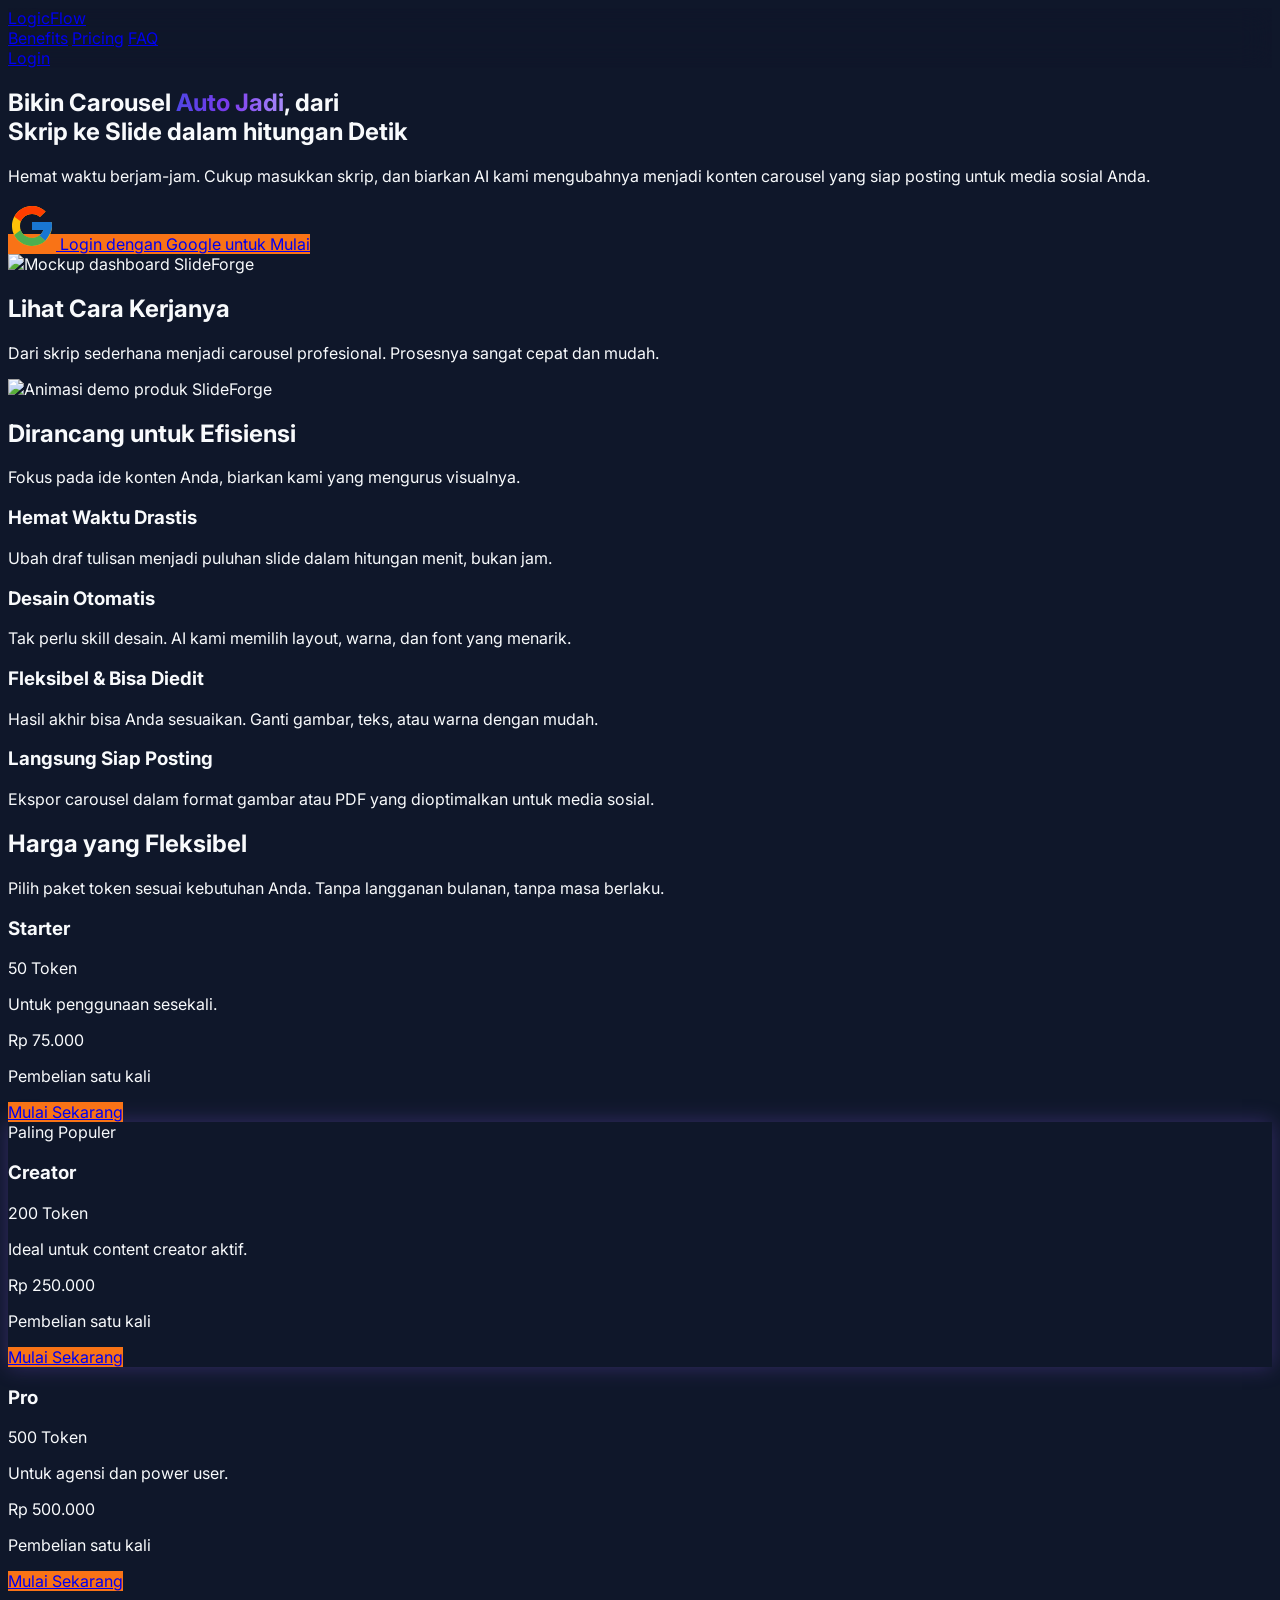
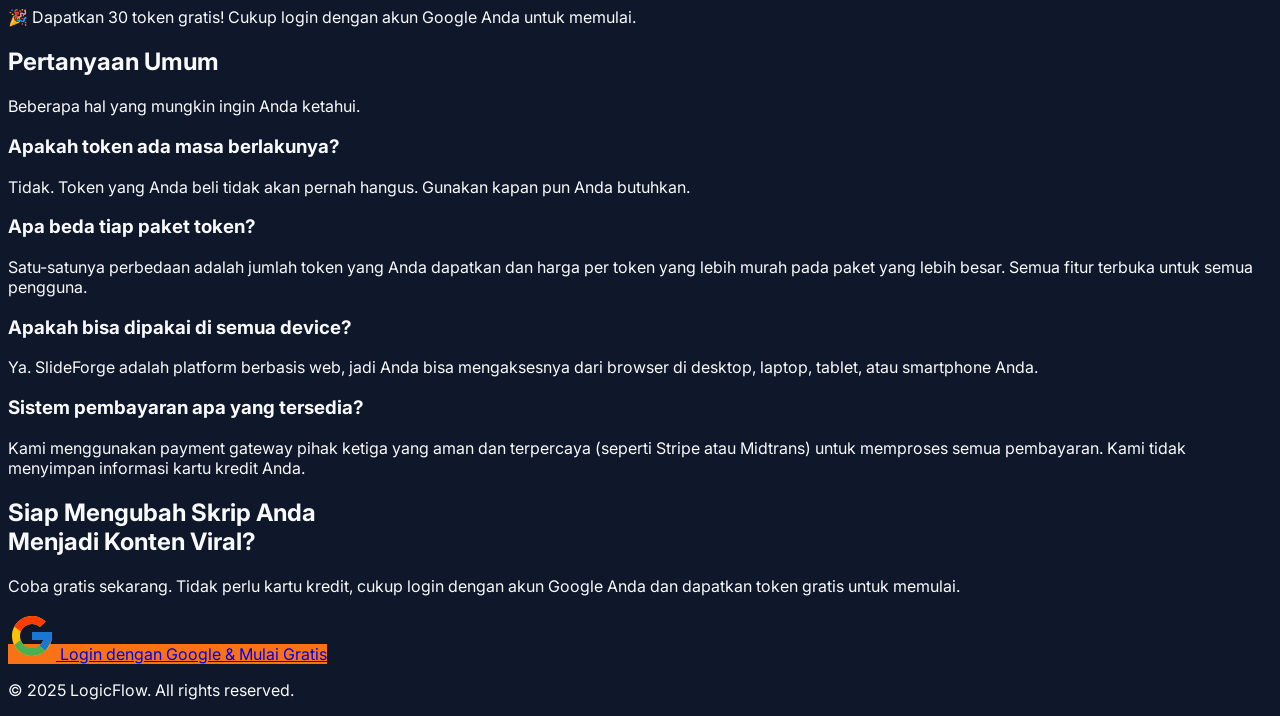
==== index.html @ a4185cd7 "Add initial HTML structure for LogicFlow website" ====
<!DOCTYPE html>
<html lang="id">
<head>
    <meta charset="UTF-8">
    <meta name="viewport" content="width=device-width, initial-scale=1.0">
    <title>LogicFlow - Ubah Skrip Jadi Carousel Instan</title>
    
    <!-- Tailwind CSS -->
    <!-- <script src="https://cdn.tailwindcss.com"></script> -->
    <link href="https://cdn.jsdelivr.net/npm/tailwindcss@latest/dist/tailwind.min.css" rel="stylesheet">
    <!-- Google Fonts: Inter -->
    <link rel="preconnect" href="https://fonts.googleapis.com">
    <link rel="preconnect" href="https://fonts.gstatic.com" crossorigin>
    <link href="https://fonts.googleapis.com/css2?family=Inter:wght@400;500;600;700;800&display=swap" rel="stylesheet">
    
    <!-- Lucide Icons -->
    <script src="https://unpkg.com/lucide@latest"></script>

    <style>
        body {
            font-family: 'Inter', sans-serif;
            background-color: #0F172A; /* slate-900 */
            color: #F8FAFC; /* slate-50 */
        }
        .header {
          background: rgba(15, 23, 42, 0.6);
          backdrop-filter: blur(16px);
        }
        .gradient-text {
            background-image: linear-gradient(to right, #4F46E5, #7C3AED, #A78BFA); /* Indigo-500, Purple-600, Violet-400 */
            -webkit-background-clip: text;
            background-clip: text;
            color: transparent;
        }
        .cta-button {
            background-color: #F97316; /* orange-500 */
            transition: background-color 0.3s ease;
        }
        .cta-button:hover {
            background-color: #EA580C; /* orange-600 */
        }
        .pricing-card-highlight {
            border-color: #8B5CF6; /* violet-500 */
            box-shadow: 0 0 20px rgba(139, 92, 246, 0.3);
        }
    </style>
</head>
<body class="antialiased">

    <!-- Header -->
    <header class="header fixed top-0 left-0 right-0 z-50">
        <nav class="container mx-auto px-6 py-4 flex justify-between items-center">
            <div class="text-2xl font-bold">
                <a href="#">LogicFlow</a>
            </div>
            <div class="hidden md:flex items-center space-x-8">
                <a href="#benefits" class="text-slate-300 hover:text-white transition">Benefits</a>
                <a href="#pricing" class="text-slate-300 hover:text-white transition">Pricing</a>
                <a href="#faq" class="text-slate-300 hover:text-white transition">FAQ</a>
            </div>
            <a href="login.html" class="px-5 py-2 text-white bg-slate-800 rounded-lg hover:bg-slate-700 transition">Login</a>
        </nav>
    </header>

    <main class="pt-20">
        <!-- 1. Hero Section -->
        <section id="home" class="relative pt-32 pb-20 md:pt-40 md:pb-24 overflow-hidden">
            <div class="absolute inset-0 -z-10 bg-grid-slate-700/[0.05]"></div>
             <div class="absolute top-0 left-1/2 -translate-x-1/2 -z-10">
                <div class="w-[60rem] h-40 bg-purple-500/20 blur-[120px]"></div>
            </div>
            <div class="container mx-auto px-6 text-center">
                <h1 class="text-4xl md:text-5xl lg:text-6xl font-extrabold tracking-tight">
                    Bikin Carousel <span class="gradient-text">Auto Jadi</span>, dari<br> Skrip ke Slide dalam hitungan Detik
                </h1>
                <p class="mt-6 max-w-2xl mx-auto text-lg text-slate-300">
                    Hemat waktu berjam-jam. Cukup masukkan skrip, dan biarkan AI kami mengubahnya menjadi konten carousel yang siap posting untuk media sosial Anda.
                </p>
                <div class="mt-10">
                    <a href="#login" class="cta-button inline-flex items-center justify-center px-8 py-4 text-lg font-semibold text-white rounded-lg shadow-lg">
                        <svg class="w-6 h-6 mr-3" xmlns="http://www.w3.org/2000/svg" viewBox="0 0 48 48" width="48px" height="48px"><path fill="#FFC107" d="M43.611,20.083H42V20H24v8h11.303c-1.649,4.657-6.08,8-11.303,8c-6.627,0-12-5.373-12-12c0-6.627,5.373-12,12-12c3.059,0,5.842,1.154,7.961,3.039l5.657-5.657C34.046,6.053,29.268,4,24,4C12.955,4,4,12.955,4,24s8.955,20,20,20s20-8.955,20-20C44,22.659,43.862,21.35,43.611,20.083z"/><path fill="#FF3D00" d="M6.306,14.691l6.571,4.819C14.655,15.108,18.961,12,24,12c3.059,0,5.842,1.154,7.961,3.039l5.657-5.657C34.046,6.053,29.268,4,24,4C16.318,4,9.656,8.337,6.306,14.691z"/><path fill="#4CAF50" d="M24,44c5.166,0,9.86-1.977,13.409-5.192l-6.19-5.238C29.211,35.091,26.715,36,24,36c-5.223,0-9.657-3.357-11.297-7.909l-6.522,5.025C9.505,39.556,16.227,44,24,44z"/><path fill="#1976D2" d="M43.611,20.083H42V20H24v8h11.303c-0.792,2.237-2.231,4.166-4.087,5.574l6.19,5.238C39.986,34.81,44,29.833,44,24C44,22.659,43.862,21.35,43.611,20.083z"/></svg>
                        Login dengan Google untuk Mulai
                    </a>
                </div>
                
                <!-- Mockup Preview -->
                <div class="mt-16 max-w-4xl mx-auto">
                    <div class="bg-slate-800 rounded-t-xl p-4 border-b border-slate-700">
                        <div class="flex space-x-2">
                            <div class="w-3 h-3 rounded-full bg-red-500"></div>
                            <div class="w-3 h-3 rounded-full bg-yellow-500"></div>
                            <div class="w-3 h-3 rounded-full bg-green-500"></div>
                        </div>
                    </div>
                    <img src="Screenshot_2025-11-02-16-25-35-999_com.foxdebug.acode.png" alt="Mockup dashboard SlideForge" class="w-full rounded-b-xl shadow-2xl shadow-purple-500/20">
                </div>
            </div>
        </section>

        <!-- 2. Demo Produk -->
        <section id="demo" class="py-20 sm:py-24">
            <div class="container mx-auto px-6">
                <div class="text-center max-w-2xl mx-auto">
                    <h2 class="text-3xl font-bold tracking-tight sm:text-4xl">Lihat Cara Kerjanya</h2>
                    <p class="mt-4 text-lg text-slate-300">
                        Dari skrip sederhana menjadi carousel profesional. Prosesnya sangat cepat dan mudah.
                    </p>
                </div>
                <div class="mt-12 max-w-4xl mx-auto">
                     <img src="https://placehold.co/1200x675/1E293B/F97316?text=Animasi+GIF+Proses+Input-Output" alt="Animasi demo produk SlideForge" class="w-full rounded-xl shadow-lg border border-slate-700">
                </div>
            </div>
        </section>

        <!-- 3. Value Proposition / Benefit Section -->
        <section id="benefits" class="py-20 sm:py-24 bg-slate-900/50">
            <div class="container mx-auto px-6">
                <div class="text-center max-w-2xl mx-auto">
                    <h2 class="text-3xl font-bold tracking-tight sm:text-4xl">Dirancang untuk Efisiensi</h2>
                    <p class="mt-4 text-lg text-slate-300">
                        Fokus pada ide konten Anda, biarkan kami yang mengurus visualnya.
                    </p>
                </div>

                <div class="mt-16 grid grid-cols-1 md:grid-cols-2 lg:grid-cols-4 gap-8">
                    <!-- Benefit 1 -->
                    <div class="bg-slate-800 p-8 rounded-lg">
                        <div class="flex items-center justify-center h-12 w-12 rounded-md bg-indigo-500 text-white">
                            <i data-lucide="clock"></i>
                        </div>
                        <h3 class="mt-6 font-semibold text-xl">Hemat Waktu Drastis</h3>
                        <p class="mt-2 text-slate-400">Ubah draf tulisan menjadi puluhan slide dalam hitungan menit, bukan jam.</p>
                    </div>
                    <!-- Benefit 2 -->
                    <div class="bg-slate-800 p-8 rounded-lg">
                        <div class="flex items-center justify-center h-12 w-12 rounded-md bg-indigo-500 text-white">
                            <i data-lucide="paintbrush-2"></i>
                        </div>
                        <h3 class="mt-6 font-semibold text-xl">Desain Otomatis</h3>
                        <p class="mt-2 text-slate-400">Tak perlu skill desain. AI kami memilih layout, warna, dan font yang menarik.</p>
                    </div>
                    <!-- Benefit 3 -->
                    <div class="bg-slate-800 p-8 rounded-lg">
                        <div class="flex items-center justify-center h-12 w-12 rounded-md bg-indigo-500 text-white">
                            <i data-lucide="edit"></i>
                        </div>
                        <h3 class="mt-6 font-semibold text-xl">Fleksibel & Bisa Diedit</h3>
                        <p class="mt-2 text-slate-400">Hasil akhir bisa Anda sesuaikan. Ganti gambar, teks, atau warna dengan mudah.</p>
                    </div>
                    <!-- Benefit 4 -->
                    <div class="bg-slate-800 p-8 rounded-lg">
                        <div class="flex items-center justify-center h-12 w-12 rounded-md bg-indigo-500 text-white">
                            <i data-lucide="send"></i>
                        </div>
                        <h3 class="mt-6 font-semibold text-xl">Langsung Siap Posting</h3>
                        <p class="mt-2 text-slate-400">Ekspor carousel dalam format gambar atau PDF yang dioptimalkan untuk media sosial.</p>
                    </div>
                </div>
            </div>
        </section>

        <!-- 4. Pricing Section -->
        <section id="pricing" class="py-20 sm:py-24">
            <div class="container mx-auto px-6">
                <div class="text-center max-w-2xl mx-auto">
                    <h2 class="text-3xl font-bold tracking-tight sm:text-4xl">Harga yang Fleksibel</h2>
                    <p class="mt-4 text-lg text-slate-300">
                        Pilih paket token sesuai kebutuhan Anda. Tanpa langganan bulanan, tanpa masa berlaku.
                    </p>
                </div>

                <div class="mt-16 max-w-4xl mx-auto grid grid-cols-1 lg:grid-cols-3 gap-8">
                    <!-- Tier 1: Starter -->
                    <div class="bg-slate-800/50 border border-slate-700 rounded-lg p-8 flex flex-col">
                        <h3 class="text-lg font-semibold text-violet-400">Starter</h3>
                        <p class="mt-4 text-4xl font-bold">50 Token</p>
                        <p class="mt-2 text-slate-400">Untuk penggunaan sesekali.</p>
                        <p class="mt-6 text-2xl font-semibold">Rp 75.000</p>
                        <p class="text-sm text-slate-500">Pembelian satu kali</p>
                        <a href="#login" class="mt-8 w-full text-center cta-button text-white font-semibold py-3 rounded-lg">Mulai Sekarang</a>
                    </div>

                    <!-- Tier 2: Creator (Highlighted) -->
                    <div class="pricing-card-highlight bg-slate-800 border-2 rounded-lg p-8 flex flex-col relative">
                        <div class="absolute -top-3 left-1/2 -translate-x-1/2 px-4 py-1 bg-violet-500 text-white text-sm font-semibold rounded-full">Paling Populer</div>
                        <h3 class="text-lg font-semibold text-violet-400">Creator</h3>
                        <p class="mt-4 text-4xl font-bold">200 Token</p>
                        <p class="mt-2 text-slate-400">Ideal untuk content creator aktif.</p>
                        <p class="mt-6 text-2xl font-semibold">Rp 250.000</p>
                        <p class="text-sm text-slate-500">Pembelian satu kali</p>
                        <a href="#login" class="mt-8 w-full text-center cta-button text-white font-semibold py-3 rounded-lg">Mulai Sekarang</a>
                    </div>
                    
                    <!-- Tier 3: Pro -->
                    <div class="bg-slate-800/50 border border-slate-700 rounded-lg p-8 flex flex-col">
                        <h3 class="text-lg font-semibold text-violet-400">Pro</h3>
                        <p class="mt-4 text-4xl font-bold">500 Token</p>
                        <p class="mt-2 text-slate-400">Untuk agensi dan power user.</p>
                        <p class="mt-6 text-2xl font-semibold">Rp 500.000</p>
                        <p class="text-sm text-slate-500">Pembelian satu kali</p>
                        <a href="#login" class="mt-8 w-full text-center cta-button text-white font-semibold py-3 rounded-lg">Mulai Sekarang</a>
                    </div>
                </div>

                <div class="mt-12 text-center text-slate-400">
                    <p>🎉 <span class="font-semibold text-slate-200">Dapatkan 30 token gratis!</span> Cukup login dengan akun Google Anda untuk memulai.</p>
                </div>
            </div>
        </section>

        <!-- 5. FAQ Section -->
        <section id="faq" class="py-20 sm:py-24 bg-slate-900/50">
            <div class="container mx-auto px-6">
                <div class="text-center max-w-2xl mx-auto">
                    <h2 class="text-3xl font-bold tracking-tight sm:text-4xl">Pertanyaan Umum</h2>
                    <p class="mt-4 text-lg text-slate-300">
                        Beberapa hal yang mungkin ingin Anda ketahui.
                    </p>
                </div>

                <div class="mt-16 max-w-3xl mx-auto space-y-8">
                    <div class="border-b border-slate-700 pb-6">
                        <h3 class="text-lg font-semibold">Apakah token ada masa berlakunya?</h3>
                        <p class="mt-2 text-slate-400">Tidak. Token yang Anda beli tidak akan pernah hangus. Gunakan kapan pun Anda butuhkan.</p>
                    </div>
                    <div class="border-b border-slate-700 pb-6">
                        <h3 class="text-lg font-semibold">Apa beda tiap paket token?</h3>
                        <p class="mt-2 text-slate-400">Satu-satunya perbedaan adalah jumlah token yang Anda dapatkan dan harga per token yang lebih murah pada paket yang lebih besar. Semua fitur terbuka untuk semua pengguna.</p>
                    </div>
                    <div class="border-b border-slate-700 pb-6">
                        <h3 class="text-lg font-semibold">Apakah bisa dipakai di semua device?</h3>
                        <p class="mt-2 text-slate-400">Ya. SlideForge adalah platform berbasis web, jadi Anda bisa mengaksesnya dari browser di desktop, laptop, tablet, atau smartphone Anda.</p>
                    </div>
                    <div class="border-b border-slate-700 pb-6">
                        <h3 class="text-lg font-semibold">Sistem pembayaran apa yang tersedia?</h3>
                        <p class="mt-2 text-slate-400">Kami menggunakan payment gateway pihak ketiga yang aman dan terpercaya (seperti Stripe atau Midtrans) untuk memproses semua pembayaran. Kami tidak menyimpan informasi kartu kredit Anda.</p>
                    </div>
                </div>
            </div>
        </section>

        <!-- 6. CTA Ulang di Bawah -->
        <section id="login" class="py-20 sm:py-24">
            <div class="container mx-auto px-6 text-center">
                 <h2 class="text-3xl md:text-4xl font-extrabold tracking-tight">
                    Siap Mengubah Skrip Anda<br>Menjadi Konten Viral?
                </h2>
                <p class="mt-6 max-w-2xl mx-auto text-lg text-slate-300">
                    Coba gratis sekarang. Tidak perlu kartu kredit, cukup login dengan akun Google Anda dan dapatkan token gratis untuk memulai.
                </p>
                <div class="mt-10">
                    <a href="login.html" class="cta-button inline-flex items-center justify-center px-8 py-4 text-lg font-semibold text-white rounded-lg shadow-lg">
                        <svg class="w-6 h-6 mr-3" xmlns="http://www.w3.org/2000/svg" viewBox="0 0 48 48" width="48px" height="48px"><path fill="#FFC107" d="M43.611,20.083H42V20H24v8h11.303c-1.649,4.657-6.08,8-11.303,8c-6.627,0-12-5.373-12-12c0-6.627,5.373-12,12-12c3.059,0,5.842,1.154,7.961,3.039l5.657-5.657C34.046,6.053,29.268,4,24,4C12.955,4,4,12.955,4,24s8.955,20,20,20s20-8.955,20-20C44,22.659,43.862,21.35,43.611,20.083z"/><path fill="#FF3D00" d="M6.306,14.691l6.571,4.819C14.655,15.108,18.961,12,24,12c3.059,0,5.842,1.154,7.961,3.039l5.657-5.657C34.046,6.053,29.268,4,24,4C16.318,4,9.656,8.337,6.306,14.691z"/><path fill="#4CAF50" d="M24,44c5.166,0,9.86-1.977,13.409-5.192l-6.19-5.238C29.211,35.091,26.715,36,24,36c-5.223,0-9.657-3.357-11.297-7.909l-6.522,5.025C9.505,39.556,16.227,44,24,44z"/><path fill="#1976D2" d="M43.611,20.083H42V20H24v8h11.303c-0.792,2.237-2.231,4.166-4.087,5.574l6.19,5.238C39.986,34.81,44,29.833,44,24C44,22.659,43.862,21.35,43.611,20.083z"/></svg>
                        Login dengan Google & Mulai Gratis
                    </a>
                </div>
            </div>
        </section>
    </main>

    <!-- Footer -->
    <footer class="border-t border-slate-800">
        <div class="container mx-auto px-6 py-8 text-center text-slate-400">
            <p>&copy; 2025 LogicFlow. All rights reserved.</p>
        </div>
    </footer>
    
    <!-- Firebase SDKs -->
    <script src="https://www.gstatic.com/firebasejs/10.7.1/firebase-app-compat.js"></script>
    <script src="https://www.gstatic.com/firebasejs/10.7.1/firebase-auth-compat.js"></script>
    
    <!-- Firebase Config (create this file with your config) -->
    <script src="firebase-config.js"></script>
    
    <script>
        // Initialize Lucide Icons
        lucide.createIcons();
        
        // Redirect to dashboard if already logged in
        FirebaseAuthManager.redirectIfAuthenticated('dashboard.html');
    </script>

</body>
</html>
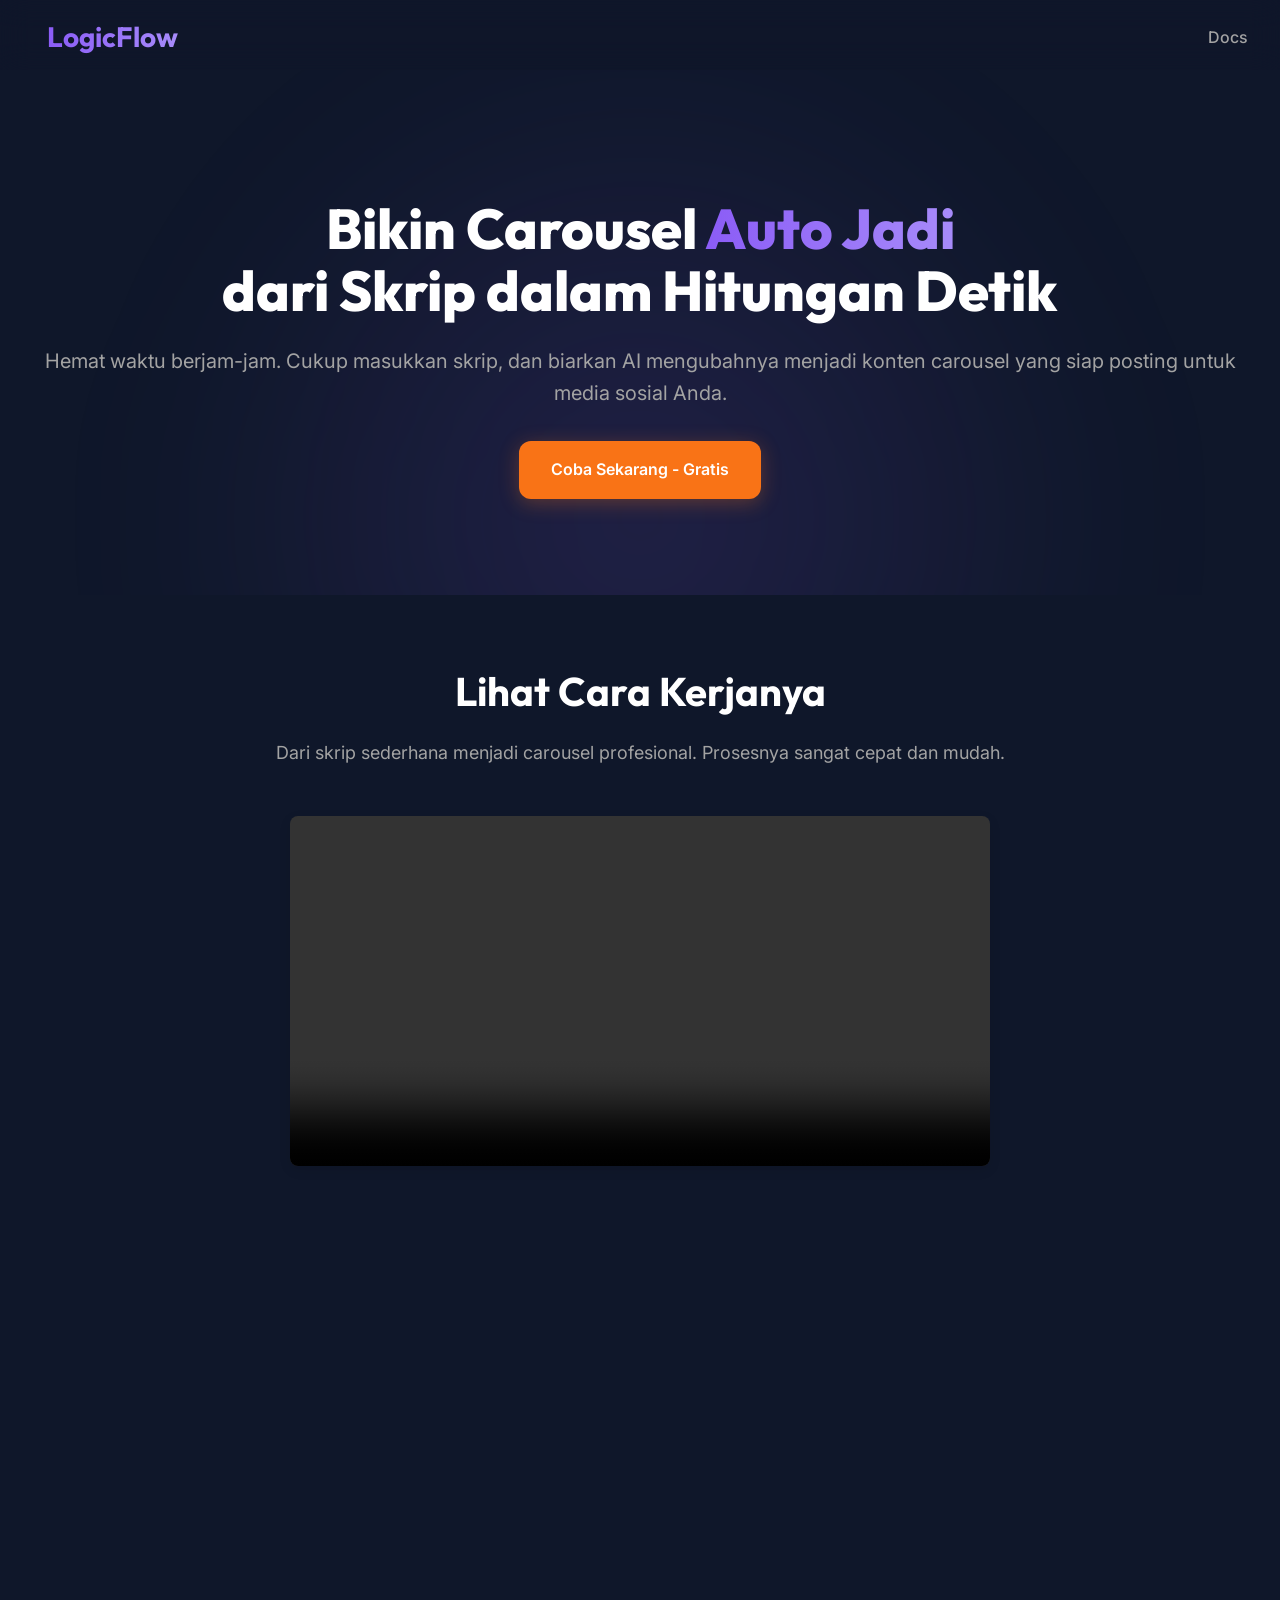
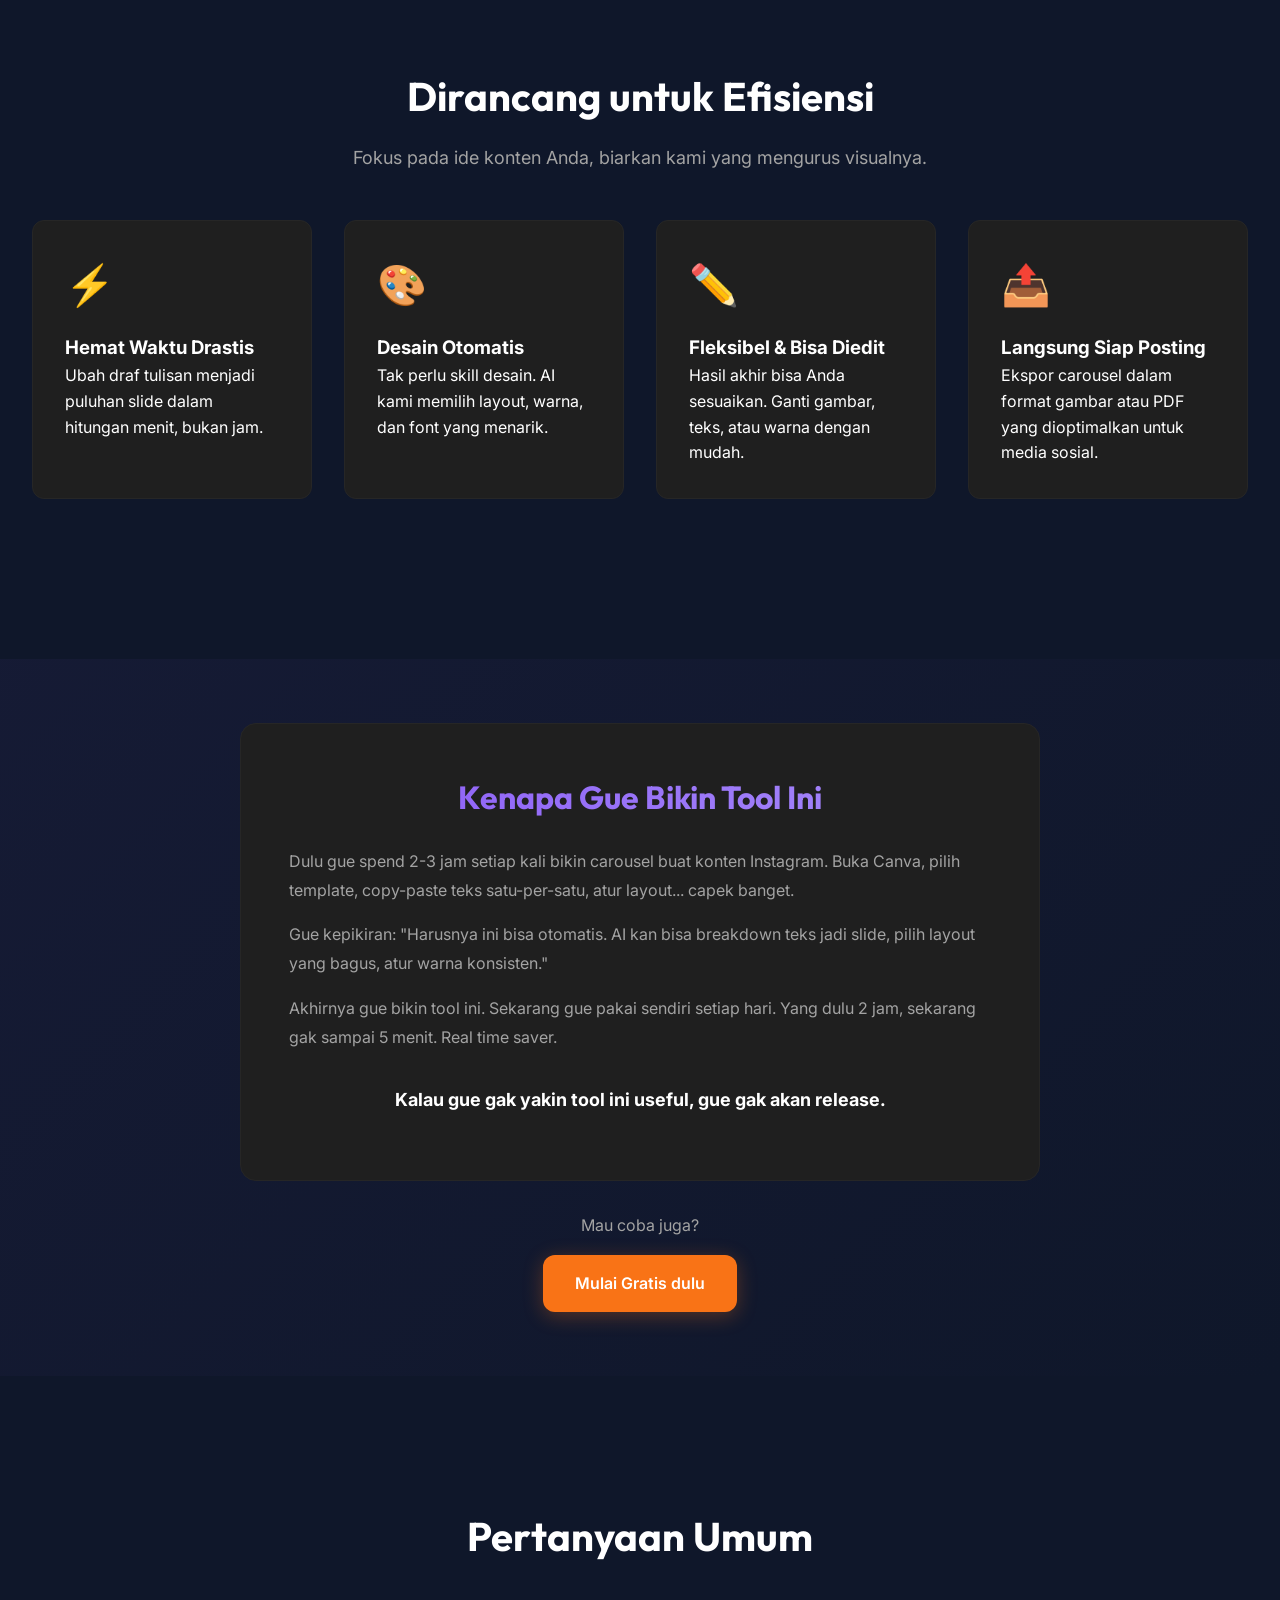
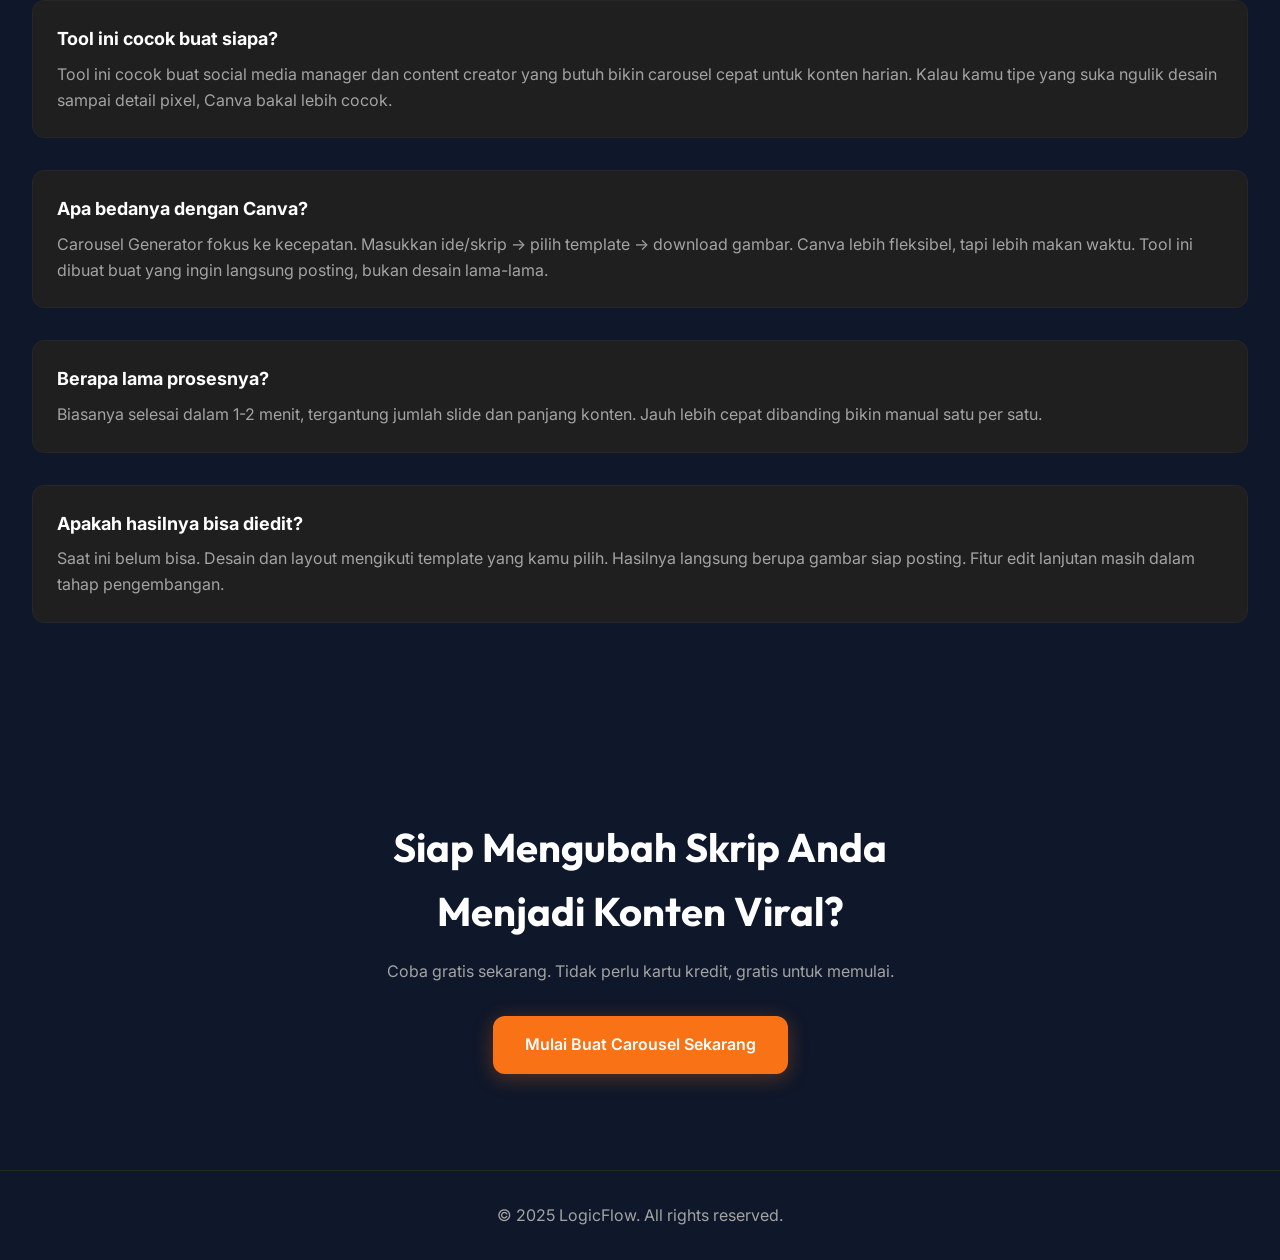
==== commit 8966ef59: "Rename carouselgen.html to index.html" ====
--- a/index.html
+++ b/index.html
@@ -3,282 +3,311 @@
 <head>
     <meta charset="UTF-8">
     <meta name="viewport" content="width=device-width, initial-scale=1.0">
-    <title>LogicFlow - Ubah Skrip Jadi Carousel Instan</title>
-    
-    <!-- Tailwind CSS -->
-    <!-- <script src="https://cdn.tailwindcss.com"></script> -->
-    <link href="https://cdn.jsdelivr.net/npm/tailwindcss@latest/dist/tailwind.min.css" rel="stylesheet">
-    <!-- Google Fonts: Inter -->
+    <title>Carousel Generator - LogicFlow</title>
+    
     <link rel="preconnect" href="https://fonts.googleapis.com">
     <link rel="preconnect" href="https://fonts.gstatic.com" crossorigin>
-    <link href="https://fonts.googleapis.com/css2?family=Inter:wght@400;500;600;700;800&display=swap" rel="stylesheet">
-    
-    <!-- Lucide Icons -->
-    <script src="https://unpkg.com/lucide@latest"></script>
-
-    <style>
-        body {
-            font-family: 'Inter', sans-serif;
-            background-color: #0F172A; /* slate-900 */
-            color: #F8FAFC; /* slate-50 */
-        }
-        .header {
-          background: rgba(15, 23, 42, 0.6);
-          backdrop-filter: blur(16px);
-        }
-        .gradient-text {
-            background-image: linear-gradient(to right, #4F46E5, #7C3AED, #A78BFA); /* Indigo-500, Purple-600, Violet-400 */
-            -webkit-background-clip: text;
-            background-clip: text;
-            color: transparent;
-        }
-        .cta-button {
-            background-color: #F97316; /* orange-500 */
-            transition: background-color 0.3s ease;
-        }
-        .cta-button:hover {
-            background-color: #EA580C; /* orange-600 */
-        }
-        .pricing-card-highlight {
-            border-color: #8B5CF6; /* violet-500 */
-            box-shadow: 0 0 20px rgba(139, 92, 246, 0.3);
-        }
-    </style>
+    <link href="https://fonts.googleapis.com/css2?family=Outfit:wght@400;500;600;700;800&family=Inter:wght@400;500;600;700&display=swap" rel="stylesheet">
+    <link rel="stylesheet" href="style.css">
+    
+    
 </head>
-<body class="antialiased">
-
-    <!-- Header -->
-    <header class="header fixed top-0 left-0 right-0 z-50">
-        <nav class="container mx-auto px-6 py-4 flex justify-between items-center">
-            <div class="text-2xl font-bold">
-                <a href="#">LogicFlow</a>
-            </div>
-            <div class="hidden md:flex items-center space-x-8">
-                <a href="#benefits" class="text-slate-300 hover:text-white transition">Benefits</a>
-                <a href="#pricing" class="text-slate-300 hover:text-white transition">Pricing</a>
-                <a href="#faq" class="text-slate-300 hover:text-white transition">FAQ</a>
-            </div>
-            <a href="login.html" class="px-5 py-2 text-white bg-slate-800 rounded-lg hover:bg-slate-700 transition">Login</a>
-        </nav>
-    </header>
-
-    <main class="pt-20">
-        <!-- 1. Hero Section -->
-        <section id="home" class="relative pt-32 pb-20 md:pt-40 md:pb-24 overflow-hidden">
-            <div class="absolute inset-0 -z-10 bg-grid-slate-700/[0.05]"></div>
-             <div class="absolute top-0 left-1/2 -translate-x-1/2 -z-10">
-                <div class="w-[60rem] h-40 bg-purple-500/20 blur-[120px]"></div>
-            </div>
-            <div class="container mx-auto px-6 text-center">
-                <h1 class="text-4xl md:text-5xl lg:text-6xl font-extrabold tracking-tight">
-                    Bikin Carousel <span class="gradient-text">Auto Jadi</span>, dari<br> Skrip ke Slide dalam hitungan Detik
-                </h1>
-                <p class="mt-6 max-w-2xl mx-auto text-lg text-slate-300">
-                    Hemat waktu berjam-jam. Cukup masukkan skrip, dan biarkan AI kami mengubahnya menjadi konten carousel yang siap posting untuk media sosial Anda.
-                </p>
-                <div class="mt-10">
-                    <a href="#login" class="cta-button inline-flex items-center justify-center px-8 py-4 text-lg font-semibold text-white rounded-lg shadow-lg">
-                        <svg class="w-6 h-6 mr-3" xmlns="http://www.w3.org/2000/svg" viewBox="0 0 48 48" width="48px" height="48px"><path fill="#FFC107" d="M43.611,20.083H42V20H24v8h11.303c-1.649,4.657-6.08,8-11.303,8c-6.627,0-12-5.373-12-12c0-6.627,5.373-12,12-12c3.059,0,5.842,1.154,7.961,3.039l5.657-5.657C34.046,6.053,29.268,4,24,4C12.955,4,4,12.955,4,24s8.955,20,20,20s20-8.955,20-20C44,22.659,43.862,21.35,43.611,20.083z"/><path fill="#FF3D00" d="M6.306,14.691l6.571,4.819C14.655,15.108,18.961,12,24,12c3.059,0,5.842,1.154,7.961,3.039l5.657-5.657C34.046,6.053,29.268,4,24,4C16.318,4,9.656,8.337,6.306,14.691z"/><path fill="#4CAF50" d="M24,44c5.166,0,9.86-1.977,13.409-5.192l-6.19-5.238C29.211,35.091,26.715,36,24,36c-5.223,0-9.657-3.357-11.297-7.909l-6.522,5.025C9.505,39.556,16.227,44,24,44z"/><path fill="#1976D2" d="M43.611,20.083H42V20H24v8h11.303c-0.792,2.237-2.231,4.166-4.087,5.574l6.19,5.238C39.986,34.81,44,29.833,44,24C44,22.659,43.862,21.35,43.611,20.083z"/></svg>
-                        Login dengan Google untuk Mulai
-                    </a>
+<body>
+    <!-- Navbar -->
+    <nav class="navbar">
+        <div class="nav-container">
+            <a href="landing_page.html" class="logo">LogicFlow</a>
+            
+            <!-- Desktop Menu -->
+            <div class="nav-menu">
+                <!-- <div class="nav-item" id="tools-nav">
+                    Tools
+                    <span class="dropdown-arrow">▼</span>
+                    <div class="dropdown" id="tools-dropdown">
+                        <a href="carouselgen.html" class="dropdown-item">
+                            <span class="icon">🎨</span>
+                            <span>Carousel Generator</span>
+                            <span class="badge-new">New</span>
+                        </a>
+                        <a href="cs-ai.html" class="dropdown-item">
+                            <span class="icon">🤖</span>
+                            <span>CS AI + Eskalasi</span>
+                        </a>
+                    </div>
                 </div>
                 
-                <!-- Mockup Preview -->
-                <div class="mt-16 max-w-4xl mx-auto">
-                    <div class="bg-slate-800 rounded-t-xl p-4 border-b border-slate-700">
-                        <div class="flex space-x-2">
-                            <div class="w-3 h-3 rounded-full bg-red-500"></div>
-                            <div class="w-3 h-3 rounded-full bg-yellow-500"></div>
-                            <div class="w-3 h-3 rounded-full bg-green-500"></div>
-                        </div>
+                <div class="nav-item" onclick="scrollToSection('pricing')">
+                    <a href="pricing.html" class="dropdown-item">
+                    Pricing</a>
+                </div>
+                
+                <div class="nav-item" id="docs-nav">
+                    Docs
+                    <span class="dropdown-arrow"></span>
+                    <div class="dropdown" id="docs-dropdown">
+                        <a href="#docs" class="dropdown-item">
+                            <span class="icon"></span>
+                            <span>Documentation</span>
+                        </a>
+                        <a href="#faq" class="dropdown-item">
+                            <span class="icon"></span>
+                            <span>FAQ</span>
+                        </a>
                     </div>
-                    <img src="Screenshot_2025-11-02-16-25-35-999_com.foxdebug.acode.png" alt="Mockup dashboard SlideForge" class="w-full rounded-b-xl shadow-2xl shadow-purple-500/20">
-                </div>
-            </div>
-        </section>
-
-        <!-- 2. Demo Produk -->
-        <section id="demo" class="py-20 sm:py-24">
-            <div class="container mx-auto px-6">
-                <div class="text-center max-w-2xl mx-auto">
-                    <h2 class="text-3xl font-bold tracking-tight sm:text-4xl">Lihat Cara Kerjanya</h2>
-                    <p class="mt-4 text-lg text-slate-300">
-                        Dari skrip sederhana menjadi carousel profesional. Prosesnya sangat cepat dan mudah.
-                    </p>
-                </div>
-                <div class="mt-12 max-w-4xl mx-auto">
-                     <img src="https://placehold.co/1200x675/1E293B/F97316?text=Animasi+GIF+Proses+Input-Output" alt="Animasi demo produk SlideForge" class="w-full rounded-xl shadow-lg border border-slate-700">
-                </div>
-            </div>
-        </section>
-
-        <!-- 3. Value Proposition / Benefit Section -->
-        <section id="benefits" class="py-20 sm:py-24 bg-slate-900/50">
-            <div class="container mx-auto px-6">
-                <div class="text-center max-w-2xl mx-auto">
-                    <h2 class="text-3xl font-bold tracking-tight sm:text-4xl">Dirancang untuk Efisiensi</h2>
-                    <p class="mt-4 text-lg text-slate-300">
-                        Fokus pada ide konten Anda, biarkan kami yang mengurus visualnya.
-                    </p>
-                </div>
-
-                <div class="mt-16 grid grid-cols-1 md:grid-cols-2 lg:grid-cols-4 gap-8">
-                    <!-- Benefit 1 -->
-                    <div class="bg-slate-800 p-8 rounded-lg">
-                        <div class="flex items-center justify-center h-12 w-12 rounded-md bg-indigo-500 text-white">
-                            <i data-lucide="clock"></i>
-                        </div>
-                        <h3 class="mt-6 font-semibold text-xl">Hemat Waktu Drastis</h3>
-                        <p class="mt-2 text-slate-400">Ubah draf tulisan menjadi puluhan slide dalam hitungan menit, bukan jam.</p>
+                </div>
+                
+                <div class="profile-icon" id="profile-nav">👤
+                    
+                    <div class="dropdown" id="profile-dropdown">
+                        <a href="#profile" class="dropdown-item">
+                            <span class="icon"></span>
+                            <span>Profile</span>
+                        </a>
+                        <a href="#contact" class="dropdown-item">
+                            <span class="icon"></span>
+                            <span>Contact</span>
+                        </a>
+                        <a href="#settings" class="dropdown-item">
+                            <span class="icon">️</span>
+                            <span>Settings</span>
+                        </a>
+                        <div class="divider"></div>
+                        <a href="#logout" class="dropdown-item">
+                            <span class="icon"></span>
+                            <span>Logout</span>
+                        </a>
                     </div>
-                    <!-- Benefit 2 -->
-                    <div class="bg-slate-800 p-8 rounded-lg">
-                        <div class="flex items-center justify-center h-12 w-12 rounded-md bg-indigo-500 text-white">
-                            <i data-lucide="paintbrush-2"></i>
-                        </div>
-                        <h3 class="mt-6 font-semibold text-xl">Desain Otomatis</h3>
-                        <p class="mt-2 text-slate-400">Tak perlu skill desain. AI kami memilih layout, warna, dan font yang menarik.</p>
-                    </div>
-                    <!-- Benefit 3 -->
-                    <div class="bg-slate-800 p-8 rounded-lg">
-                        <div class="flex items-center justify-center h-12 w-12 rounded-md bg-indigo-500 text-white">
-                            <i data-lucide="edit"></i>
-                        </div>
-                        <h3 class="mt-6 font-semibold text-xl">Fleksibel & Bisa Diedit</h3>
-                        <p class="mt-2 text-slate-400">Hasil akhir bisa Anda sesuaikan. Ganti gambar, teks, atau warna dengan mudah.</p>
-                    </div>
-                    <!-- Benefit 4 -->
-                    <div class="bg-slate-800 p-8 rounded-lg">
-                        <div class="flex items-center justify-center h-12 w-12 rounded-md bg-indigo-500 text-white">
-                            <i data-lucide="send"></i>
-                        </div>
-                        <h3 class="mt-6 font-semibold text-xl">Langsung Siap Posting</h3>
-                        <p class="mt-2 text-slate-400">Ekspor carousel dalam format gambar atau PDF yang dioptimalkan untuk media sosial.</p>
-                    </div>
-                </div>
-            </div>
-        </section>
-
-        <!-- 4. Pricing Section -->
-        <section id="pricing" class="py-20 sm:py-24">
-            <div class="container mx-auto px-6">
-                <div class="text-center max-w-2xl mx-auto">
-                    <h2 class="text-3xl font-bold tracking-tight sm:text-4xl">Harga yang Fleksibel</h2>
-                    <p class="mt-4 text-lg text-slate-300">
-                        Pilih paket token sesuai kebutuhan Anda. Tanpa langganan bulanan, tanpa masa berlaku.
-                    </p>
-                </div>
-
-                <div class="mt-16 max-w-4xl mx-auto grid grid-cols-1 lg:grid-cols-3 gap-8">
-                    <!-- Tier 1: Starter -->
-                    <div class="bg-slate-800/50 border border-slate-700 rounded-lg p-8 flex flex-col">
-                        <h3 class="text-lg font-semibold text-violet-400">Starter</h3>
-                        <p class="mt-4 text-4xl font-bold">50 Token</p>
-                        <p class="mt-2 text-slate-400">Untuk penggunaan sesekali.</p>
-                        <p class="mt-6 text-2xl font-semibold">Rp 75.000</p>
-                        <p class="text-sm text-slate-500">Pembelian satu kali</p>
-                        <a href="#login" class="mt-8 w-full text-center cta-button text-white font-semibold py-3 rounded-lg">Mulai Sekarang</a>
-                    </div>
-
-                    <!-- Tier 2: Creator (Highlighted) -->
-                    <div class="pricing-card-highlight bg-slate-800 border-2 rounded-lg p-8 flex flex-col relative">
-                        <div class="absolute -top-3 left-1/2 -translate-x-1/2 px-4 py-1 bg-violet-500 text-white text-sm font-semibold rounded-full">Paling Populer</div>
-                        <h3 class="text-lg font-semibold text-violet-400">Creator</h3>
-                        <p class="mt-4 text-4xl font-bold">200 Token</p>
-                        <p class="mt-2 text-slate-400">Ideal untuk content creator aktif.</p>
-                        <p class="mt-6 text-2xl font-semibold">Rp 250.000</p>
-                        <p class="text-sm text-slate-500">Pembelian satu kali</p>
-                        <a href="#login" class="mt-8 w-full text-center cta-button text-white font-semibold py-3 rounded-lg">Mulai Sekarang</a>
-                    </div>
-                    
-                    <!-- Tier 3: Pro -->
-                    <div class="bg-slate-800/50 border border-slate-700 rounded-lg p-8 flex flex-col">
-                        <h3 class="text-lg font-semibold text-violet-400">Pro</h3>
-                        <p class="mt-4 text-4xl font-bold">500 Token</p>
-                        <p class="mt-2 text-slate-400">Untuk agensi dan power user.</p>
-                        <p class="mt-6 text-2xl font-semibold">Rp 500.000</p>
-                        <p class="text-sm text-slate-500">Pembelian satu kali</p>
-                        <a href="#login" class="mt-8 w-full text-center cta-button text-white font-semibold py-3 rounded-lg">Mulai Sekarang</a>
-                    </div>
-                </div>
-
-                <div class="mt-12 text-center text-slate-400">
-                    <p>🎉 <span class="font-semibold text-slate-200">Dapatkan 30 token gratis!</span> Cukup login dengan akun Google Anda untuk memulai.</p>
-                </div>
-            </div>
-        </section>
-
-        <!-- 5. FAQ Section -->
-        <section id="faq" class="py-20 sm:py-24 bg-slate-900/50">
-            <div class="container mx-auto px-6">
-                <div class="text-center max-w-2xl mx-auto">
-                    <h2 class="text-3xl font-bold tracking-tight sm:text-4xl">Pertanyaan Umum</h2>
-                    <p class="mt-4 text-lg text-slate-300">
-                        Beberapa hal yang mungkin ingin Anda ketahui.
-                    </p>
-                </div>
-
-                <div class="mt-16 max-w-3xl mx-auto space-y-8">
-                    <div class="border-b border-slate-700 pb-6">
-                        <h3 class="text-lg font-semibold">Apakah token ada masa berlakunya?</h3>
-                        <p class="mt-2 text-slate-400">Tidak. Token yang Anda beli tidak akan pernah hangus. Gunakan kapan pun Anda butuhkan.</p>
-                    </div>
-                    <div class="border-b border-slate-700 pb-6">
-                        <h3 class="text-lg font-semibold">Apa beda tiap paket token?</h3>
-                        <p class="mt-2 text-slate-400">Satu-satunya perbedaan adalah jumlah token yang Anda dapatkan dan harga per token yang lebih murah pada paket yang lebih besar. Semua fitur terbuka untuk semua pengguna.</p>
-                    </div>
-                    <div class="border-b border-slate-700 pb-6">
-                        <h3 class="text-lg font-semibold">Apakah bisa dipakai di semua device?</h3>
-                        <p class="mt-2 text-slate-400">Ya. SlideForge adalah platform berbasis web, jadi Anda bisa mengaksesnya dari browser di desktop, laptop, tablet, atau smartphone Anda.</p>
-                    </div>
-                    <div class="border-b border-slate-700 pb-6">
-                        <h3 class="text-lg font-semibold">Sistem pembayaran apa yang tersedia?</h3>
-                        <p class="mt-2 text-slate-400">Kami menggunakan payment gateway pihak ketiga yang aman dan terpercaya (seperti Stripe atau Midtrans) untuk memproses semua pembayaran. Kami tidak menyimpan informasi kartu kredit Anda.</p>
-                    </div>
-                </div>
-            </div>
-        </section>
-
-        <!-- 6. CTA Ulang di Bawah -->
-        <section id="login" class="py-20 sm:py-24">
-            <div class="container mx-auto px-6 text-center">
-                 <h2 class="text-3xl md:text-4xl font-extrabold tracking-tight">
-                    Siap Mengubah Skrip Anda<br>Menjadi Konten Viral?
-                </h2>
-                <p class="mt-6 max-w-2xl mx-auto text-lg text-slate-300">
-                    Coba gratis sekarang. Tidak perlu kartu kredit, cukup login dengan akun Google Anda dan dapatkan token gratis untuk memulai.
-                </p>
-                <div class="mt-10">
-                    <a href="login.html" class="cta-button inline-flex items-center justify-center px-8 py-4 text-lg font-semibold text-white rounded-lg shadow-lg">
-                        <svg class="w-6 h-6 mr-3" xmlns="http://www.w3.org/2000/svg" viewBox="0 0 48 48" width="48px" height="48px"><path fill="#FFC107" d="M43.611,20.083H42V20H24v8h11.303c-1.649,4.657-6.08,8-11.303,8c-6.627,0-12-5.373-12-12c0-6.627,5.373-12,12-12c3.059,0,5.842,1.154,7.961,3.039l5.657-5.657C34.046,6.053,29.268,4,24,4C12.955,4,4,12.955,4,24s8.955,20,20,20s20-8.955,20-20C44,22.659,43.862,21.35,43.611,20.083z"/><path fill="#FF3D00" d="M6.306,14.691l6.571,4.819C14.655,15.108,18.961,12,24,12c3.059,0,5.842,1.154,7.961,3.039l5.657-5.657C34.046,6.053,29.268,4,24,4C16.318,4,9.656,8.337,6.306,14.691z"/><path fill="#4CAF50" d="M24,44c5.166,0,9.86-1.977,13.409-5.192l-6.19-5.238C29.211,35.091,26.715,36,24,36c-5.223,0-9.657-3.357-11.297-7.909l-6.522,5.025C9.505,39.556,16.227,44,24,44z"/><path fill="#1976D2" d="M43.611,20.083H42V20H24v8h11.303c-0.792,2.237-2.231,4.166-4.087,5.574l6.19,5.238C39.986,34.81,44,29.833,44,24C44,22.659,43.862,21.35,43.611,20.083z"/></svg>
-                        Login dengan Google & Mulai Gratis
-                    </a>
-                </div>
-            </div>
-        </section>
-    </main>
+                </div> -->
+                
+                <div class="nav-item">
+                    <a href="https://docs.google.com/document/d/1efLJ3UoMxR-_ttDcq7H8K4QcjsmWbZDj1YMedhw2L84/edit?usp=sharing" style="text-decoration: none; color: inherit;">Docs</a>
+                </div>
+            </div>
+
+            <!-- Mobile Menu Button -->
+            <button class="mobile-menu-btn" onclick="toggleMobileMenu()">☰</button>
+        </div>
+    </nav>
+
+    <!-- Mobile Navigation -->
+    <div class="mobile-nav" id="mobile-nav">
+        <!-- <div class="mobile-nav-item">
+            <div onclick="toggleMobileDropdown('mobile-tools')">
+                Tools ▼
+            </div>
+            <div class="mobile-dropdown-items" id="mobile-tools">
+                <a href="#carousel">🎨 Carousel Generator</a>
+                <a href="#cs-ai">🤖 CS AI + Eskalasi</a>
+            </div>
+        </div>
+        <div class="mobile-nav-item">
+            <a href="#pricing">Pricing</a>
+        </div>
+        <div class="mobile-nav-item">
+            <div onclick="toggleMobileDropdown('mobile-docs')">
+                Docs ▼
+            </div>
+            <div class="mobile-dropdown-items" id="mobile-docs">
+                <a href="#docs">Documentation</a>
+                <a href="#faq">FAQ</a>
+            </div>
+        </div>
+        <div class="mobile-nav-item">
+            <div onclick="toggleMobileDropdown('mobile-profile')">
+                Profile ▼
+            </div>
+            <div class="mobile-dropdown-items" id="mobile-profile">
+                <a href="#profile">Profile</a>
+                <a href="#contact">Contact</a>
+                <a href="#settings">Settings</a>
+                <a href="#logout">Logout</a>
+            </div>
+        </div> -->
+        
+        <div class="mobile-nav-item">
+            <a href="https://docs.google.com/document/d/1efLJ3UoMxR-_ttDcq7H8K4QcjsmWbZDj1YMedhw2L84/edit?usp=sharing">Docs</a>
+        </div>
+    </div>
+
+    <!-- Hero -->
+    <section class="hero">
+        <div class="hero-gradient"></div>
+        <div class="hero-content">
+            <h1>
+                Bikin Carousel <span class="gradient-text">Auto Jadi</span><br>
+                dari Skrip dalam Hitungan Detik
+            </h1>
+            <p>
+                Hemat waktu berjam-jam. Cukup masukkan skrip, dan biarkan AI mengubahnya menjadi konten carousel yang siap posting untuk media sosial Anda.
+            </p>
+            <a href="https://madroif.github.io/frontend/" class="cta-button">Coba Sekarang - Gratis</a>
+        </div>
+    </section>
+
+    <!-- How It Works -->
+    <section>
+        <h2 class="section-title">Lihat Cara Kerjanya</h2>
+        <p class="section-subtitle">Dari skrip sederhana menjadi carousel profesional. Prosesnya sangat cepat dan mudah.</p>
+        
+        <!-- Placeholder for demo -->
+        <div class="demovid">
+            <video autoplay loop muted playsinline controls preload="metadata" loading="lazy">
+              <source src="DemoVid.mp4" type="video/mp4" alt="Demo">Browser Anda tidak mendukung tag video
+            </video>
+        </div>
+    </section>
+
+    <!-- Benefits -->
+    <section>
+        <h2 class="section-title">Dirancang untuk Efisiensi</h2>
+        <p class="section-subtitle">Fokus pada ide konten Anda, biarkan kami yang mengurus visualnya.</p>
+        
+        <div class="benefits-grid">
+            <div class="benefit-card">
+                <div class="benefit-icon">⚡</div>
+                <h3>Hemat Waktu Drastis</h3>
+                <p>Ubah draf tulisan menjadi puluhan slide dalam hitungan menit, bukan jam.</p>
+            </div>
+            
+            <div class="benefit-card">
+                <div class="benefit-icon">🎨</div>
+                <h3>Desain Otomatis</h3>
+                <p>Tak perlu skill desain. AI kami memilih layout, warna, dan font yang menarik.</p>
+            </div>
+            
+            <div class="benefit-card">
+                <div class="benefit-icon">✏️</div>
+                <h3>Fleksibel & Bisa Diedit</h3>
+                <p>Hasil akhir bisa Anda sesuaikan. Ganti gambar, teks, atau warna dengan mudah.</p>
+            </div>
+            
+            <div class="benefit-card">
+                <div class="benefit-icon">📤</div>
+                <h3>Langsung Siap Posting</h3>
+                <p>Ekspor carousel dalam format gambar atau PDF yang dioptimalkan untuk media sosial.</p>
+            </div>
+        </div>
+    </section>
+
+    <!-- Pricing -->
+    <!-- <section>
+        <h2 class="section-title" style="font-size: 2rem;">Paket Token</h2>
+        <p class="section-subtitle">Token untuk Carousel Generator & tools lainnya</p>
+        
+        <div class="pricing-grid">
+            Starter
+            <div class="pricing-card">
+                <h3>Starter</h3>
+                <div class="token-count">10 Token</div>
+                <div class="price">
+                    <span class="old-price">Rp 5.000</span>
+                    <span class="current-price">Rp 4.000</span>
+                </div>
+                <p>Untuk penggunaan sesekali. Ideal untuk testing atau project kecil.</p>
+                <a href="#" class="cta-button">Beli Sekarang</a>
+            </div>
+    
+            Creator (Popular)
+            <div class="pricing-card popular">
+                <div class="badge">Paling Populer</div>
+                <h3>Creator</h3>
+                <div class="token-count">50 Token</div>
+                <div class="price">
+                    <span class="old-price">Rp 16.900</span>
+                    <span class="current-price">Rp 15.500</span>
+                </div>
+                <p>Ideal untuk content creator aktif. Value terbaik per token.</p>
+                <a href="#" class="cta-button">Beli Sekarang</a>
+            </div>
+    
+            Pro
+            <div class="pricing-card">
+                <h3>Pro</h3>
+                <div class="token-count">200 Token</div>
+                <div class="price">
+                    <span class="old-price">Rp 65.900</span>
+                    <span class="current-price">Rp 59.000</span>
+                </div>
+                <p>Untuk agensi dan power user. Harga paling hemat per token.</p>
+                <a href="#" class="cta-button">Beli Sekarang</a>
+            </div>
+        </div>
+    
+        <div style="text-align: center; margin-top: 2rem; color: var(--text-secondary);">
+            <p><strong style="color: var(--text-primary);">Gratis untuk mencoba!</strong> Cukup login dengan akun Google untuk memulai.</p>
+        </div>
+    </section> -->
+
+    <section class="founder-story">
+    <div class="story-container">
+        <div class="story-content">
+            <h2>Kenapa Gue Bikin Tool Ini</h2>
+            <p>
+                Dulu gue spend 2-3 jam setiap kali bikin carousel buat konten Instagram. 
+                Buka Canva, pilih template, copy-paste teks satu-per-satu, atur layout... 
+                capek banget.
+            </p>
+            <p>
+                Gue kepikiran: "Harusnya ini bisa otomatis. AI kan bisa breakdown teks 
+                jadi slide, pilih layout yang bagus, atur warna konsisten."
+            </p>
+            <p>
+                Akhirnya gue bikin tool ini. Sekarang gue pakai sendiri setiap hari. 
+                Yang dulu 2 jam, sekarang gak sampai 5 menit. Real time saver.
+            </p>
+            <p>
+                <strong>Kalau gue gak yakin tool ini useful, gue gak akan release.</strong>
+            </p>
+        </div>
+        <div class="story-cta">
+            <p>Mau coba juga?</p>
+            <a href="https://madroif.github.io/frontend/" class="cta-button">Mulai Gratis dulu</a>
+        </div>
+    </div>
+</section>
+
+    <!-- FAQ -->
+    <section>
+        <h2 class="section-title">Pertanyaan Umum</h2>
+        
+        <div class="faq-item">
+            <h3>Tool ini cocok buat siapa?</h3>
+            <p>Tool ini cocok buat social media manager dan content creator yang butuh bikin carousel cepat untuk konten harian. Kalau kamu tipe yang suka ngulik desain sampai detail pixel, Canva bakal lebih cocok.</p>
+        </div>
+
+        <div class="faq-item">
+            <h3>Apa bedanya dengan Canva?</h3>
+            <p>Carousel Generator fokus ke kecepatan. Masukkan ide/skrip → pilih template → download gambar. Canva lebih fleksibel, tapi lebih makan waktu. Tool ini dibuat buat yang ingin langsung posting, bukan desain lama-lama.</p>
+        </div>
+
+        <div class="faq-item">
+            <h3>Berapa lama prosesnya?</h3>
+            <p>Biasanya selesai dalam 1-2 menit, tergantung jumlah slide dan panjang konten. Jauh lebih cepat dibanding bikin manual satu per satu.</p>
+        </div>
+
+        <div class="faq-item">
+            <h3>Apakah hasilnya bisa diedit?</h3>
+            <p>Saat ini belum bisa. Desain dan layout mengikuti template yang kamu pilih. Hasilnya langsung berupa gambar siap posting. Fitur edit lanjutan masih dalam tahap pengembangan.</p>
+        </div>
+
+        <!-- <div class="faq-item">
+            <h3>Apakah token hangus?</h3>
+            <p>Tidak! Token yang kamu beli tidak pernah hangus. Pakai kapan saja kamu butuhkan.</p>
+        </div> -->
+    </section>
+
+    <!-- CTA -->
+    <section style="text-align: center; padding: 6rem 2rem;">
+        <h2 class="section-title">Siap Mengubah Skrip Anda<br>Menjadi Konten Viral?</h2>
+        <p style="color: var(--text-secondary); margin: 1rem 0 2rem;">Coba gratis sekarang. Tidak perlu kartu kredit, gratis untuk memulai.</p>
+        <a href="#" class="cta-button">Mulai Buat Carousel Sekarang</a>
+    </section>
 
     <!-- Footer -->
-    <footer class="border-t border-slate-800">
-        <div class="container mx-auto px-6 py-8 text-center text-slate-400">
-            <p>&copy; 2025 LogicFlow. All rights reserved.</p>
-        </div>
+    <footer class="footer">
+        <p>&copy; 2025 LogicFlow. All rights reserved.</p>
     </footer>
     
-    <!-- Firebase SDKs -->
-    <script src="https://www.gstatic.com/firebasejs/10.7.1/firebase-app-compat.js"></script>
-    <script src="https://www.gstatic.com/firebasejs/10.7.1/firebase-auth-compat.js"></script>
-    
-    <!-- Firebase Config (create this file with your config) -->
-    <script src="firebase-config.js"></script>
-    
-    <script>
-        // Initialize Lucide Icons
-        lucide.createIcons();
-        
-        // Redirect to dashboard if already logged in
-        FirebaseAuthManager.redirectIfAuthenticated('dashboard.html');
-    </script>
-
+    <script src="script.js"></script>
 </body>
 </html>
--- a/style.css
+++ b/style.css
@@ -0,0 +1,1216 @@
+/* ===== GLOBAL STYLES (Semua Halaman) ===== */
+* {
+    margin: 0;
+    padding: 0;
+    box-sizing: border-box;
+}
+
+:root {
+    --bg-base: #0F172A;
+    --bg-elevated: #141414;
+    --bg-card: #1F1F1F;
+    --text-primary: #FFFFFF;
+    --text-secondary: #A3A3A3;
+    --brand-purple: #8B5CF6;
+    --brand-purple-light: #A78BFA;
+    --cta-orange: #F97316;
+    --border: #262626;
+}
+
+body {
+    font-family: 'Inter', sans-serif;
+    background-color: var(--bg-base);
+    color: var(--text-primary);
+    line-height: 1.6;
+}
+
+/* ===== COMPONENTS YANG SAMA (Semua Halaman) ===== */
+
+/* Navbar */
+.navbar {
+    background: rgba(15, 23, 42, 0.6);
+    backdrop-filter: blur(15px);
+    border-bottom: 0 solid var(--border);
+    position: sticky;
+    top: 0;
+    z-index: 1000;
+    height: 70px;
+}
+
+.nav-container {
+    width: 100%;
+    margin: 0 auto;
+    padding: 0 2rem 0 2rem;
+    display: flex;
+    justify-content: space-between;
+    align-items: center;
+}
+
+.logo {
+    font-family: 'Outfit', sans-serif;
+    font-size: 1.75rem;
+    font-weight: 700;
+    background: linear-gradient(to right, var(--brand-purple), var(--brand-purple-light));
+    -webkit-background-clip: text;
+    background-clip: text;
+    color: transparent;
+    text-decoration: none;
+    margin: 15px;
+}
+
+.nav-menu {
+    display: flex;
+    gap: 2rem;
+    align-items: center;
+}
+
+.nav-item {
+    position: relative;
+    font-weight: 500;
+    color: var(--text-secondary);
+    cursor: pointer;
+    transition: color 0.2s;
+    display: flex;
+    align-items: center;
+    gap: 0.25rem;
+    padding: 0.5rem 0;
+    text-decoration: none;
+}
+
+.nav-item:hover {
+    color: var(--text-primary);
+}
+
+.nav-item.active {
+    color: var(--brand-purple);
+}
+
+.nav-item.active::after {
+    content: '';
+    position: absolute;
+    bottom: -1rem;
+    left: 0;
+    right: 0;
+    height: 2px;
+    background: linear-gradient(to right, var(--brand-purple), var(--brand-purple-light));
+}
+
+.dropdown-arrow {
+    font-size: 0.75rem;
+    transition: transform 0.2s;
+}
+
+.dropdown-arrow.open {
+    transform: rotate(180deg);
+}
+
+.dropdown {
+    position: absolute;
+    top: calc(100% + 1rem);
+    left: 50%;
+    transform: translateX(-50%) translateY(-10px);
+    background: rgba(31, 31, 31, 0.98);
+    backdrop-filter: blur(16px);
+    border: 1px solid var(--border);
+    border-radius: 12px;
+    padding: 0.5rem;
+    min-width: 200px;
+    opacity: 0;
+    visibility: hidden;
+    transition: all 0.2s ease;
+    box-shadow: 0 8px 32px rgba(0, 0, 0, 0.4);
+}
+
+.dropdown.show {
+    opacity: 1;
+    visibility: visible;
+    transform: translateX(-50%) translateY(0);
+}
+
+.dropdown-item {
+    display: flex;
+    align-items: center;
+    gap: 0.80rem;
+    padding: 2rem 1rem;
+    height: 30px;
+    color: var(--text-secondary);
+    text-decoration: none;
+    border-radius: 8px;
+    transition: all 0.2s;
+    cursor: pointer;
+    position: relative;
+}
+
+.dropdown-item:hover {
+    background: rgba(139, 92, 246, 0.1);
+    color: var(--brand-purple-light);
+}
+
+.dropdown-item .icon {
+    font-size: 1.25rem;
+}
+
+.badge-new {
+    position: absolute;
+    right: 0.5rem;
+    top: 50%;
+    transform: translateY(-50%);
+    background: var(--cta-orange);
+    color: white;
+    font-size: 0.65rem;
+    font-weight: 600;
+    padding: 0.15rem 0.4rem;
+    border-radius: 4px;
+}
+
+.divider {
+    height: 1px;
+    background: var(--border);
+    margin: 0.5rem 0;
+}
+
+.profile-icon {
+    width: 36px;
+    height: 36px;
+    border-radius: 50%;
+    background: white;
+    display: flex;
+    align-items: center;
+    justify-content: center;
+    cursor: pointer;
+    transition: transform 0.2s;
+}
+
+.profile-icon:hover {
+    transform: scale(1.05);
+}
+
+.mobile-menu-btn {
+    display: none;
+    background: none;
+    border: none;
+    color: var(--text-primary);
+    font-size: 1.5rem;
+    cursor: pointer;
+}
+
+.mobile-nav {
+    display: none;
+    position: fixed;
+    top: 4rem;
+    left: 0;
+    right: 0;
+    bottom: 0;
+    background: rgba(10, 10, 10, 0.98);
+    backdrop-filter: blur(16px);
+    padding: 2rem;
+    z-index: 999;
+    overflow-y: auto;
+}
+
+.mobile-nav.show {
+    display: block;
+}
+
+.mobile-nav-item {
+    padding: 1rem 0;
+    border-bottom: 1px solid var(--border);
+}
+
+.mobile-nav-item a {
+    color: var(--text-primary);
+    text-decoration: none;
+    font-weight: 500;
+    display: block;
+}
+
+.mobile-dropdown-items {
+    padding-left: 1rem;
+    margin-top: 0.5rem;
+    display: none;
+}
+
+.mobile-dropdown-items.show {
+    display: block;
+}
+
+.mobile-dropdown-items a {
+    padding: 0.5rem 0;
+    color: var(--text-secondary);
+    display: flex;
+    align-items: center;
+    gap: 0.5rem;
+}
+
+/* Section Styles */
+section {
+    width: 100%;
+    padding: 4rem 0;
+}
+
+.section-title {
+    font-family: 'Outfit', sans-serif;
+    font-size: 2.5rem;
+    font-weight: 700;
+    text-align: center;
+    margin-bottom: 1rem;
+}
+
+.section-subtitle {
+    text-align: center;
+    color: var(--text-secondary);
+    font-size: 1.125rem;
+    margin-bottom: 3rem;
+}
+
+.gradient-text {
+    background: linear-gradient(to right, var(--brand-purple), var(--brand-purple-light));
+    -webkit-background-clip: text;
+    background-clip: text;
+    color: transparent;
+}
+
+/* Buttons */
+.cta-button {
+    display: inline-block;
+    background: var(--cta-orange);
+    color: white;
+    padding: 1rem 2rem;
+    border-radius: 12px;
+    font-weight: 600;
+    text-decoration: none;
+    transition: all 0.3s;
+    box-shadow: 0 4px 20px rgba(249, 115, 22, 0.3);
+}
+
+.cta-button:hover {
+    background: #EA580C;
+    box-shadow: 0 6px 30px rgba(249, 115, 22, 0.5);
+    transform: translateY(-2px);
+}
+
+.cta-button-secondary {
+    background: var(--bg-card);
+    border: 1px solid var(--brand-purple);
+    color: var(--brand-purple-light);
+}
+
+.cta-button-secondary:hover {
+    background: rgba(139, 92, 246, 0.1);
+}
+
+.hero-cta {
+    display: flex;
+    gap: 1rem;
+    justify-content: center;
+    flex-wrap: wrap;
+    margin: 2rem 0;
+}
+
+.cta-primary {
+    background: var(--cta-orange);
+}
+
+.cta-secondary {
+    background: transparent;
+    border: 2px solid var(--brand-purple);
+    color: var(--brand-purple-light);
+    box-shadow: 0 6px 30px rgba(100, 0, 224, 0.9);
+}
+
+.cta-secondary:hover {
+    background: rgba(139, 92, 246, 0.1);
+    box-shadow: 0 6px 30px rgba(100, 0, 224, 0.9)
+}
+
+/* Cards */
+.feature-card, .benefit-card, .tool-card {
+    background: var(--bg-card);
+    border: 1px solid var(--border);
+    border-radius: 12px;
+    padding: 2rem;
+    transition: all 0.3s;
+}
+
+.feature-card:hover, .benefit-card:hover, .tool-card:hover {
+    border-color: var(--brand-purple);
+    transform: translateY(-4px);
+}
+
+.feature-icon, .benefit-icon, .tool-icon {
+    font-size: 2.5rem;
+    margin-bottom: 1rem;
+}
+
+/* Footer */
+.footer {
+    border-top: 1px solid var(--border);
+    padding: 2rem;
+    text-align: center;
+    color: var(--text-secondary);
+}
+
+/* Responsive */
+@media (max-width: 768px) {
+    .nav-menu {
+        display: none;
+    }
+
+    .mobile-menu-btn {
+        display: block;
+    }
+
+    .hero h1 {
+        font-size: 2rem;
+    }
+
+    .section-title {
+        font-size: 1.75rem;
+    }
+}
+
+@media (hover: none) and (pointer: coarse) {
+    .nav-item:hover {
+        color: var(--text-secondary);
+    }
+    .dropdown-item:hover {
+        background: transparent;
+        color: var(--text-secondary);
+    }
+}
+
+/* ===== LANDING PAGE SPECIFIC ===== */
+
+.hero {
+    position: relative;
+    padding: 8rem 2rem 6rem;
+    text-align: center;
+    overflow: hidden;
+}
+
+.hero-gradient {
+    position: absolute;
+    top: -10%;
+    left: 50%;
+    transform: translateX(-50%);
+    width: 1000px;
+    height: 1000px;
+    background: radial-gradient(circle, rgba(139, 92, 246, 0.15) 0%, transparent 70%);
+    filter: blur(80px);
+    animation: pulse 8s ease-in-out infinite;
+    pointer-events: none;
+}
+
+@keyframes pulse {
+    0%, 100% { opacity: 0.5; }
+    50% { opacity: 0.8; }
+}
+
+.hero-content {
+    position: relative;
+    width: 100%;
+    margin: 0 auto;
+}
+
+.hero h1 {
+    font-family: 'Outfit', sans-serif;
+    font-size: 3.5rem;
+    font-weight: 800;
+    line-height: 1.1;
+    margin-bottom: 1.5rem;
+}
+
+.hero p {
+    font-size: 1.25rem;
+    color: var(--text-secondary);
+    margin-bottom: 2rem;
+}
+
+.trust-badges {
+    display: flex;
+    gap: 2rem;
+    justify-content: center;
+    margin-top: 3rem;
+    flex-wrap: wrap;
+}
+
+.trust-badge {
+    display: flex;
+    align-items: center;
+    gap: 0.5rem;
+    color: var(--text-secondary);
+    font-size: 0.875rem;
+}
+
+/* Problem-Solution */
+.problem-solution {
+    display: grid;
+    grid-template-columns: 1fr 1fr;
+    gap: 2rem;
+    margin: 2rem;
+}
+
+.problem-card, .solution-card {
+    padding: 2rem;
+    border-radius: 16px;
+    border: 2px solid var(--border);
+    background: var(--bg-card);
+    transition: transform 0.5s ease, box-shadow 0.5s ease;
+}
+
+.problem-card {
+    background: rgba(239, 68, 68, 0.05);
+    border-color: rgba(239, 68, 68, 0.3);
+}
+
+.solution-card {
+    background: rgba(34, 197, 94, 0.05);
+    border-color: rgba(34, 197, 94, 0.3);
+}
+
+.problem-card:hover, .solution-card:hover {
+    transform: translateY(-5px);
+    box-shadow: 0 10px 30px rgba(111, 0, 255, 0.9);
+}
+
+.problem-card h3, .solution-card h3 {
+    font-size: 1.5rem;
+    margin-bottom: 1rem;
+}
+
+.problem-card ul, .solution-card ul {
+    list-style: none;
+}
+
+.problem-card li, .solution-card li {
+    padding: 0.5rem 0;
+    color: var(--text-secondary);
+}
+
+.problem-card li:before {
+    content: "✗ ";
+    color: #EF4444;
+    font-weight: 700;
+    margin-right: 0.5rem;
+}
+
+.solution-card li:before {
+    content: "✓ ";
+    color: #22C55E;
+    font-weight: 700;
+    margin-right: 0.5rem;
+}
+
+/* Benefits Grid */
+.benefits-grid {
+    display: grid;
+    grid-template-columns: repeat(auto-fit, minmax(250px, 1fr));
+    gap: 2rem;
+    margin: 2rem;
+}
+
+/* Steps */
+.steps {
+    display: grid;
+    gap: 1.5rem;
+    margin: 2rem;
+}
+
+.step {
+    display: flex;
+    gap: 1.5rem;
+    padding: 1.5rem;
+    background: var(--bg-card);
+    border: 1px solid var(--border);
+    border-radius: 12px;
+}
+
+.step-number {
+    flex-shrink: 0;
+    width: 48px;
+    height: 48px;
+    border-radius: 50%;
+    background: linear-gradient(135deg, var(--brand-purple), var(--brand-purple-light));
+    display: flex;
+    align-items: center;
+    justify-content: center;
+    font-weight: 700;
+    font-size: 1.25rem;
+}
+
+/* Tools Grid */
+.tools-grid {
+    display: grid;
+    grid-template-columns: repeat(auto-fit, minmax(300px, 1fr));
+    gap: 2rem;
+    margin: 2rem;
+}
+
+.tool-card h3 {
+    font-family: 'Outfit', sans-serif;
+    font-size: 1.5rem;
+    margin-bottom: 0.5rem;
+}
+
+.tool-card p {
+    color: var(--text-secondary);
+    margin-bottom: 1rem;
+}
+
+.tool-card .learn-more {
+    color: var(--brand-purple-light);
+    text-decoration: none;
+    font-weight: 500;
+    display: inline-flex;
+    align-items: center;
+    gap: 0.5rem;
+}
+
+.tool-card .learn-more:hover {
+    color: var(--brand-purple);
+}
+
+/* Comparison Table */
+.comparison-table {
+    background: var(--bg-card);
+    border: 1px solid var(--border);
+    border-radius: 12px;
+    overflow: hidden;
+    margin: 2rem;
+}
+
+.comparison-row {
+    display: grid;
+    grid-template-columns: 1fr 1fr 1fr 1fr;
+    border-bottom: 1px solid var(--border);
+}
+
+.comparison-row:last-child {
+    border-bottom: none;
+}
+
+.comparison-cell {
+    padding: 1.5rem;
+    border-right: 1px solid var(--border);
+}
+
+.comparison-cell:last-child {
+    border-right: none;
+}
+
+.comparison-cell.header {
+    background: var(--bg-elevated);
+    font-weight: 600;
+}
+
+/* ===== SOCIAL PROOF SECTION ===== */
+.social-proof {
+    padding: 5rem 2rem;
+    background: linear-gradient(135deg, 
+        rgba(139, 92, 246, 0.05), 
+        rgba(15, 23, 42, 0.3),
+        rgba(139, 92, 246, 0.05));
+    border-top: 1px solid var(--border);
+    border-bottom: 1px solid var(--border);
+    position: relative;
+    overflow: hidden;
+    text-align: center;
+}
+
+/* Animated background effect */
+.social-proof::before {
+    content: '';
+    position: absolute;
+    top: 0;
+    left: 0;
+    right: 0;
+    bottom: 0;
+    background: 
+        radial-gradient(circle at 20% 50%, rgba(139, 92, 246, 0.08) 0%, transparent 50%),
+        radial-gradient(circle at 80% 20%, rgba(249, 115, 22, 0.05) 0%, transparent 50%),
+        radial-gradient(circle at 40% 80%, rgba(139, 92, 246, 0.06) 0%, transparent 50%);
+    animation: float 15s ease-in-out infinite;
+    z-index: 0;
+}
+
+.founder-story {
+    background: linear-gradient(135deg, 
+        rgba(139, 92, 246, 0.05), 
+        rgba(15, 23, 42, 0.3));
+    padding: 4rem 2rem;
+    margin: 4rem 0;
+}
+
+.story-container {
+    max-width: 800px;
+    margin: 0 auto;
+    text-align: center;
+}
+
+.story-content {
+    background: var(--bg-card);
+    border: 1px solid var(--border);
+    border-radius: 16px;
+    padding: 3rem;
+    margin-bottom: 2rem;
+}
+
+.story-content h2 {
+    font-family: 'Outfit', sans-serif;
+    font-size: 2rem;
+    margin-bottom: 1.5rem;
+    background: linear-gradient(to right, var(--brand-purple), var(--brand-purple-light));
+    -webkit-background-clip: text;
+    background-clip: text;
+    color: transparent;
+}
+
+.story-content p {
+    color: var(--text-secondary);
+    line-height: 1.8;
+    margin-bottom: 1rem;
+    text-align: left;
+}
+
+.story-content p:last-child {
+    color: var(--text-primary);
+    font-size: 1.125rem;
+    text-align: center;
+    margin-top: 2rem;
+}
+
+.story-cta {
+    text-align: center;
+}
+
+.story-cta p {
+    color: var(--text-secondary);
+    margin-bottom: 1rem;
+}
+
+@keyframes float {
+    0%, 100% {
+        transform: translateY(0) translateX(0);
+    }
+    33% {
+        transform: translateY(-20px) translateX(10px);
+    }
+    66% {
+        transform: translateY(10px) translateX(-10px);
+    }
+}
+
+.social-proof .section-title {
+    position: relative;
+    z-index: 1;
+    font-size: 2.5rem;
+    margin-bottom: 3rem;
+}
+
+/* Stats Bar */
+.stats-bar {
+    display: flex;
+    justify-content: center;
+    gap: 4rem;
+    margin: 0 auto;
+    flex-wrap: wrap;
+    max-width: 1200px;
+    position: relative;
+    z-index: 1;
+}
+
+.stat-item {
+    text-align: center;
+    padding: 2rem 2.5rem;
+    background: rgba(31, 31, 31, 0.7);
+    backdrop-filter: blur(10px);
+    border: 1px solid var(--border);
+    border-radius: 20px;
+    transition: all 0.4s ease;
+    min-width: 220px;
+    position: relative;
+    overflow: hidden;
+}
+
+.stat-item::before {
+    content: '';
+    position: absolute;
+    top: 0;
+    left: 0;
+    right: 0;
+    bottom: 0;
+    background: linear-gradient(135deg, 
+        rgba(139, 92, 246, 0.1), 
+        rgba(249, 115, 22, 0.05));
+    opacity: 0;
+    transition: opacity 0.4s ease;
+    z-index: -1;
+}
+
+.stat-item:hover::before {
+    opacity: 1;
+}
+
+.stat-item:hover {
+    border-color: var(--brand-purple);
+    transform: translateY(-8px) scale(1.03);
+    box-shadow: 
+        0 15px 40px rgba(139, 92, 246, 0.25),
+        0 0 0 1px rgba(139, 92, 246, 0.1);
+}
+
+.stat-number {
+    font-family: 'Outfit', sans-serif;
+    font-size: 3.5rem;
+    font-weight: 800;
+    background: linear-gradient(to right, var(--brand-purple), var(--brand-purple-light), var(--cta-orange));
+    -webkit-background-clip: text;
+    background-clip: text;
+    color: transparent;
+    line-height: 1;
+    margin-bottom: 0.75rem;
+    display: block;
+    position: relative;
+}
+
+/* Subtle glow effect on numbers */
+.stat-number::after {
+    content: '';
+    position: absolute;
+    top: 50%;
+    left: 50%;
+    transform: translate(-50%, -50%);
+    width: 120%;
+    height: 120%;
+    background: radial-gradient(circle, rgba(139, 92, 246, 0.2) 0%, transparent 70%);
+    filter: blur(15px);
+    z-index: -1;
+    opacity: 0;
+    transition: opacity 0.4s ease;
+}
+
+.stat-item:hover .stat-number::after {
+    opacity: 0.6;
+}
+
+.stat-label {
+    color: var(--text-secondary);
+    font-size: 1.1rem;
+    font-weight: 500;
+    line-height: 1.5;
+    max-width: 200px;
+    margin: 0 auto;
+}
+
+/* Animation for stat items */
+.stat-item:nth-child(1) {
+    animation: slideInLeft 0.8s ease 0.1s both;
+}
+
+.stat-item:nth-child(2) {
+    animation: slideInUp 0.8s ease 0.3s both;
+}
+
+.stat-item:nth-child(3) {
+    animation: slideInRight 0.8s ease 0.5s both;
+}
+
+@keyframes slideInLeft {
+    from {
+        opacity: 0;
+        transform: translateX(-30px);
+    }
+    to {
+        opacity: 1;
+        transform: translateX(0);
+    }
+}
+
+@keyframes slideInUp {
+    from {
+        opacity: 0;
+        transform: translateY(30px);
+    }
+    to {
+        opacity: 1;
+        transform: translateY(0);
+    }
+}
+
+@keyframes slideInRight {
+    from {
+        opacity: 0;
+        transform: translateX(30px);
+    }
+    to {
+        opacity: 1;
+        transform: translateX(0);
+    }
+}
+
+/* Responsive Design */
+@media (max-width: 992px) {
+    .stats-bar {
+        gap: 2rem;
+    }
+    
+    .stat-item {
+        min-width: 200px;
+        padding: 1.75rem 2rem;
+    }
+    
+    .stat-number {
+        font-size: 3rem;
+    }
+}
+
+@media (max-width: 768px) {
+    .social-proof {
+        padding: 4rem 1rem;
+    }
+    
+    .social-proof .section-title {
+        font-size: 2rem;
+    }
+    
+    .stats-bar {
+        flex-direction: column;
+        align-items: center;
+        gap: 1.5rem;
+    }
+    
+    .stat-item {
+        width: 100%;
+        max-width: 320px;
+        min-width: unset;
+        padding: 1.5rem;
+    }
+    
+    .stat-number {
+        font-size: 2.75rem;
+    }
+    
+    .stat-label {
+        font-size: 1rem;
+    }
+}
+
+@media (max-width: 480px) {
+    .social-proof .section-title {
+        font-size: 1.75rem;
+    }
+    
+    .stat-number {
+        font-size: 2.5rem;
+    }
+    
+    .stat-item {
+        padding: 1.25rem;
+    }
+}
+
+/* Footer Content */
+.footer-content {
+    display: grid;
+    grid-template-columns: repeat(auto-fit, minmax(200px, 1fr));
+    gap: 2rem;
+    margin-bottom: 2rem;
+}
+
+.footer-section h4 {
+    margin-bottom: 1rem;
+    color: var(--brand-purple-light);
+}
+
+.footer-section a {
+    display: block;
+    color: var(--text-secondary);
+    text-decoration: none;
+    padding: 0.25rem 0;
+}
+
+.footer-bottom {
+    text-align: center;
+    padding-top: 2rem;
+    border-top: 1px solid var(--border);
+    color: var(--text-secondary);
+}
+
+/* ===== CAROUSEL GENERATOR SPECIFIC ===== */
+
+.demovid {
+    position: relative;
+    width: 100%;
+    /* max-width: 700px; */ /* Maksimal lebar */
+    margin: 0 auto; /* Tengah */
+    aspect-ratio: 16/9; /* Sesuaikan dengan aspect ratio video Anda */
+    text-align: center;
+}
+
+.demovid video {
+    position: relative;
+    top: 0;
+    left: 0;
+    width: 100%;
+    height: auto;
+    max-width: 700px;
+    object-fit: contain; /* atau 'cover' jika ingin mengisi container */
+    border-radius: 8px; /* opsional */
+    box-shadow: 0 4px 12px rgba(0,0,0,0.1); /* opsional */
+}
+
+@media (max-width: 700px) {
+    .demovid {
+        padding: 0 20px;
+    }
+    
+    .demovid video {
+        max-width: 35rem;
+    }
+}
+
+.benefits-grid {
+    display: grid;
+    grid-template-columns: repeat(auto-fit, minmax(250px, 1fr));
+    gap: 2rem;
+    margin-top: 3rem;
+}
+
+.token-box {
+    background: rgba(139, 92, 246, 0.1);
+    border: 1px solid var(--brand-purple);
+    border-radius: 12px;
+    padding: 2rem;
+    margin: 2rem;
+}
+
+.token-box h3 {
+    color: var(--brand-purple-light);
+    margin-bottom: 1rem;
+}
+
+.token-item {
+    display: flex;
+    justify-content: space-between;
+    padding: 0.75rem 0;
+    border-bottom: 1px solid var(--border);
+}
+
+.token-item:last-child {
+    border-bottom: none;
+}
+
+/* ===== CS AI SPECIFIC ===== */
+
+.info-box {
+    background: rgba(139, 92, 246, 0.1);
+    border: 1px solid var(--brand-purple);
+    border-radius: 12px;
+    padding: 2rem;
+    text-align: center;
+}
+
+.info-box h3 {
+    color: var(--brand-purple-light);
+    margin-bottom: 1rem;
+}
+
+.features-grid {
+    display: grid;
+    grid-template-columns: repeat(auto-fit, minmax(250px, 1fr));
+    gap: 2rem;
+    margin-top: 3rem;
+}
+
+.pricing-grid {
+    display: grid;
+    grid-template-columns: repeat(auto-fit, minmax(300px, 1fr));
+    gap: 2rem;
+    margin-top: 3rem;
+}
+
+.use-case {
+    background: var(--bg-card);
+    border: 1px solid var(--border);
+    border-radius: 12px;
+    padding: 1.5rem;
+    margin-bottom: 1rem;
+}
+
+.use-case h3 {
+    font-size: 1.125rem;
+    margin-bottom: 0.75rem;
+}
+
+.use-case p {
+    color: var(--text-secondary);
+}
+
+/* ===== PRICING SPECIFIC ===== */
+
+.old-price {
+    text-decoration: line-through;
+    font-size: 1.25rem;
+    color: var(--text-secondary);
+    opacity: 0.6;
+    display: block;
+    font-weight: 400;
+}
+
+.current-price {
+    font-size: 2.5rem;
+    font-weight: 800;
+    display: block;
+}
+
+.pricing-grid {
+    display: grid;
+    grid-template-columns: repeat(auto-fit, minmax(280px, 1fr));
+    gap: 2rem;
+    margin: 2rem;
+}
+
+.pricing-card {
+    background: var(--bg-card);
+    border: 2px solid var(--border);
+    border-radius: 16px;
+    padding: 2rem;
+    transition: all 0.3s;
+    position: relative;
+}
+
+.pricing-card:hover {
+    border-color: var(--brand-purple);
+    transform: translateY(-4px);
+}
+
+.pricing-card.popular {
+    border-color: var(--brand-purple);
+    box-shadow: 0 0 40px rgba(139, 92, 246, 0.2);
+}
+
+.badge {
+    position: absolute;
+    top: -12px;
+    left: 50%;
+    transform: translateX(-50%);
+    background: var(--brand-purple);
+    color: white;
+    font-size: 0.75rem;
+    font-weight: 600;
+    padding: 0.25rem 1rem;
+    border-radius: 12px;
+}
+
+.pricing-card h3 {
+    font-size: 1.25rem;
+    color: var(--brand-purple-light);
+    margin-bottom: 0.5rem;
+}
+
+.pricing-card .price {
+    font-size: 2.5rem;
+    font-weight: 800;
+    margin: 1rem 0;
+}
+
+.p { /* perlu perbaikan*/
+    font-size: 10rem;
+    font-weight: 1000;
+    margin: 1rem 0;
+}
+
+.pricing-card .token-count {
+    font-size: 1.5rem;
+    font-weight: 600;
+    color: var(--text-secondary);
+    margin-bottom: 0.5rem;
+}
+
+.pricing-card p {
+    color: var(--text-secondary);
+    font-size: 0.875rem;
+    margin-bottom: 1.5rem;
+}
+
+.usage-card {
+    background: var(--bg-card);
+    border: 1px solid var(--border);
+    border-radius: 12px;
+    padding: 2rem;
+    margin: 2rem;
+}
+
+.usage-card h3 {
+    font-size: 1.5rem;
+    margin-bottom: 1rem;
+}
+
+.usage-item {
+    display: flex;
+    justify-content: space-between;
+    padding: 0.75rem 0;
+    border-bottom: 1px solid var(--border);
+}
+
+.usage-item:last-child {
+    border-bottom: none;
+}
+
+.usage-item strong {
+    color: var(--brand-purple-light);
+}
+
+.note-box {
+    background: rgba(139, 92, 246, 0.1);
+    border: 1px solid var(--brand-purple);
+    border-radius: 12px;
+    padding: 1.5rem;
+    margin-top: 2rem;
+}
+
+.note-box h4 {
+    color: var(--brand-purple-light);
+    margin-bottom: 0.75rem;
+}
+
+.faq-item {
+    background: var(--bg-card);
+    border: 1px solid var(--border);
+    border-radius: 12px;
+    padding: 1.5rem;
+    margin: 2rem;
+}
+
+.faq-item h3 {
+    font-size: 1.125rem;
+    margin-bottom: 0.5rem;
+}
+
+.faq-item p {
+    color: var(--text-secondary);
+}
+
+/* Mobile Responsive untuk semua halaman */
+@media (max-width: 768px) {
+    .problem-solution {
+        grid-template-columns: 1fr;
+    }
+
+    .comparison-row {
+        grid-template-columns: 1fr;
+    }
+
+    .comparison-cell {
+        border-right: none;
+        border-bottom: 1px solid var(--border);
+    }
+
+    .tools-grid {
+        grid-template-columns: 1fr;
+    }
+
+    .pricing-grid {
+        grid-template-columns: 1fr;
+    }
+}
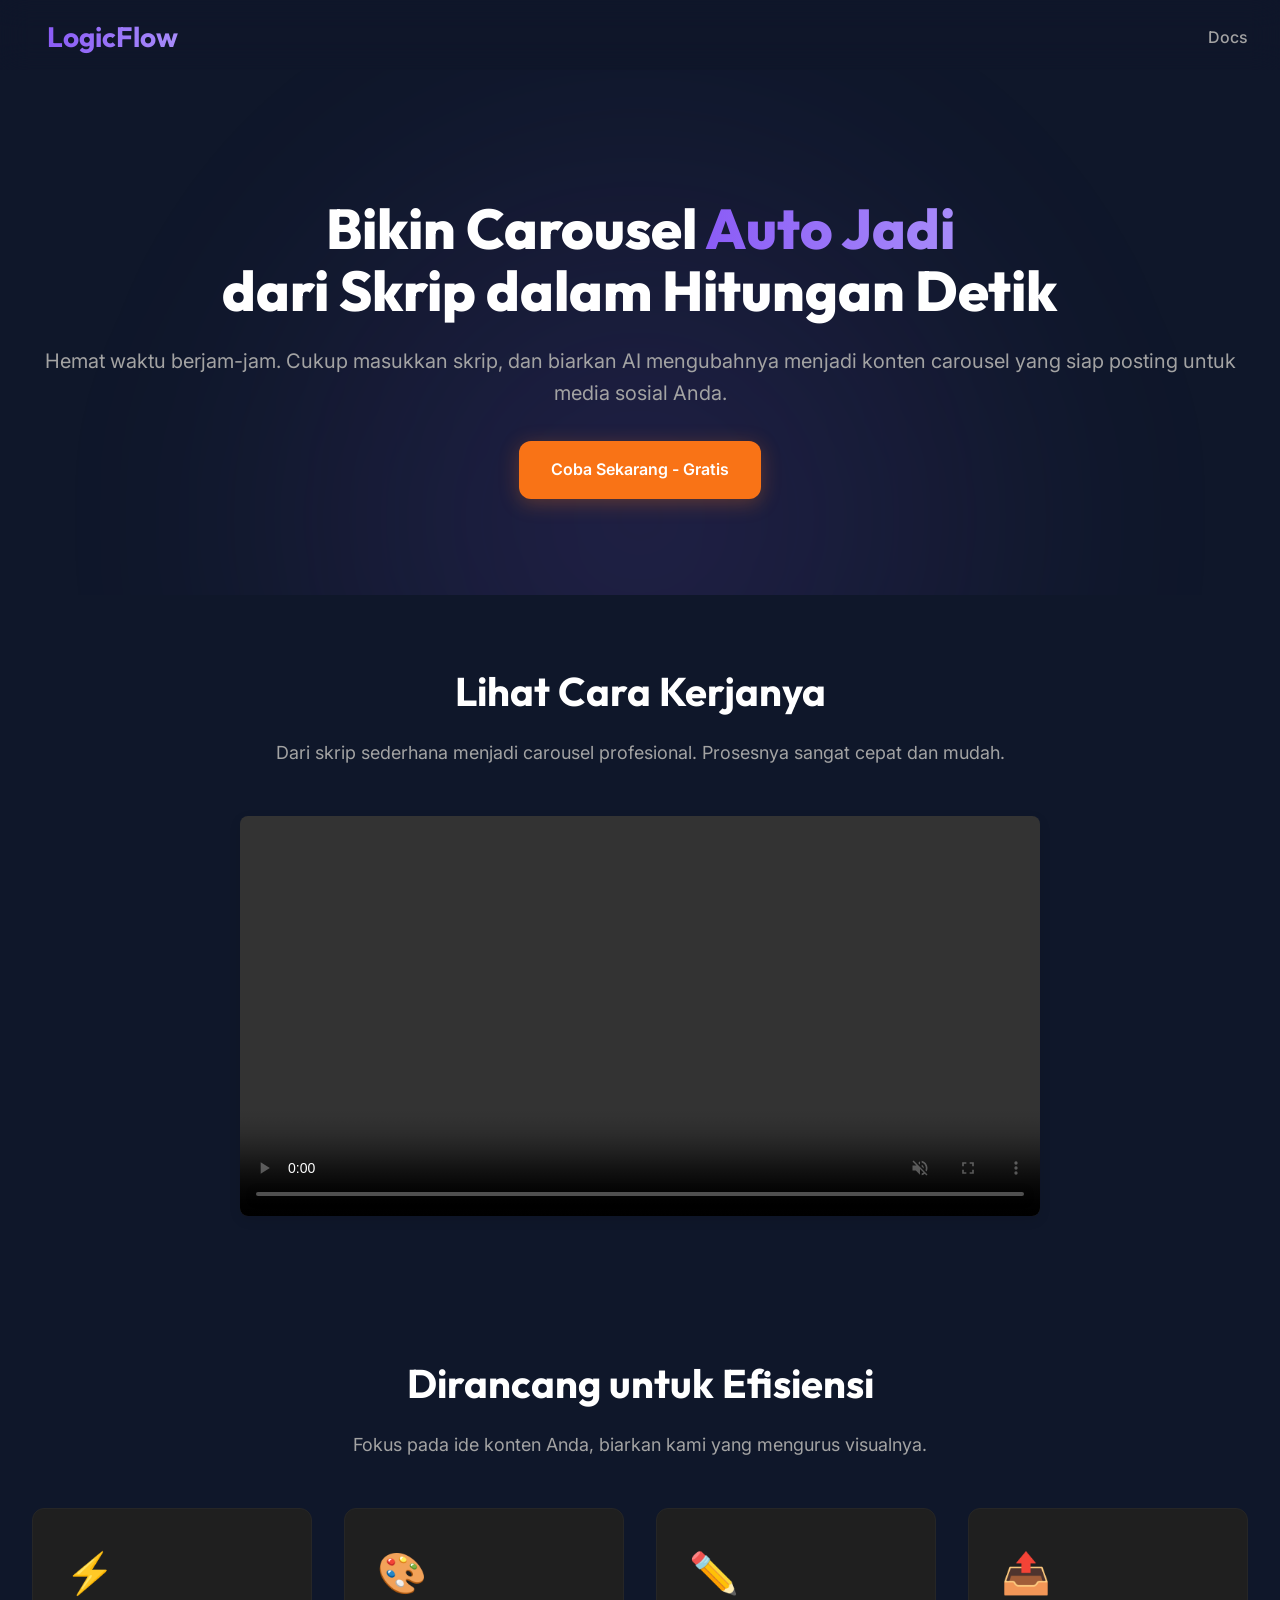
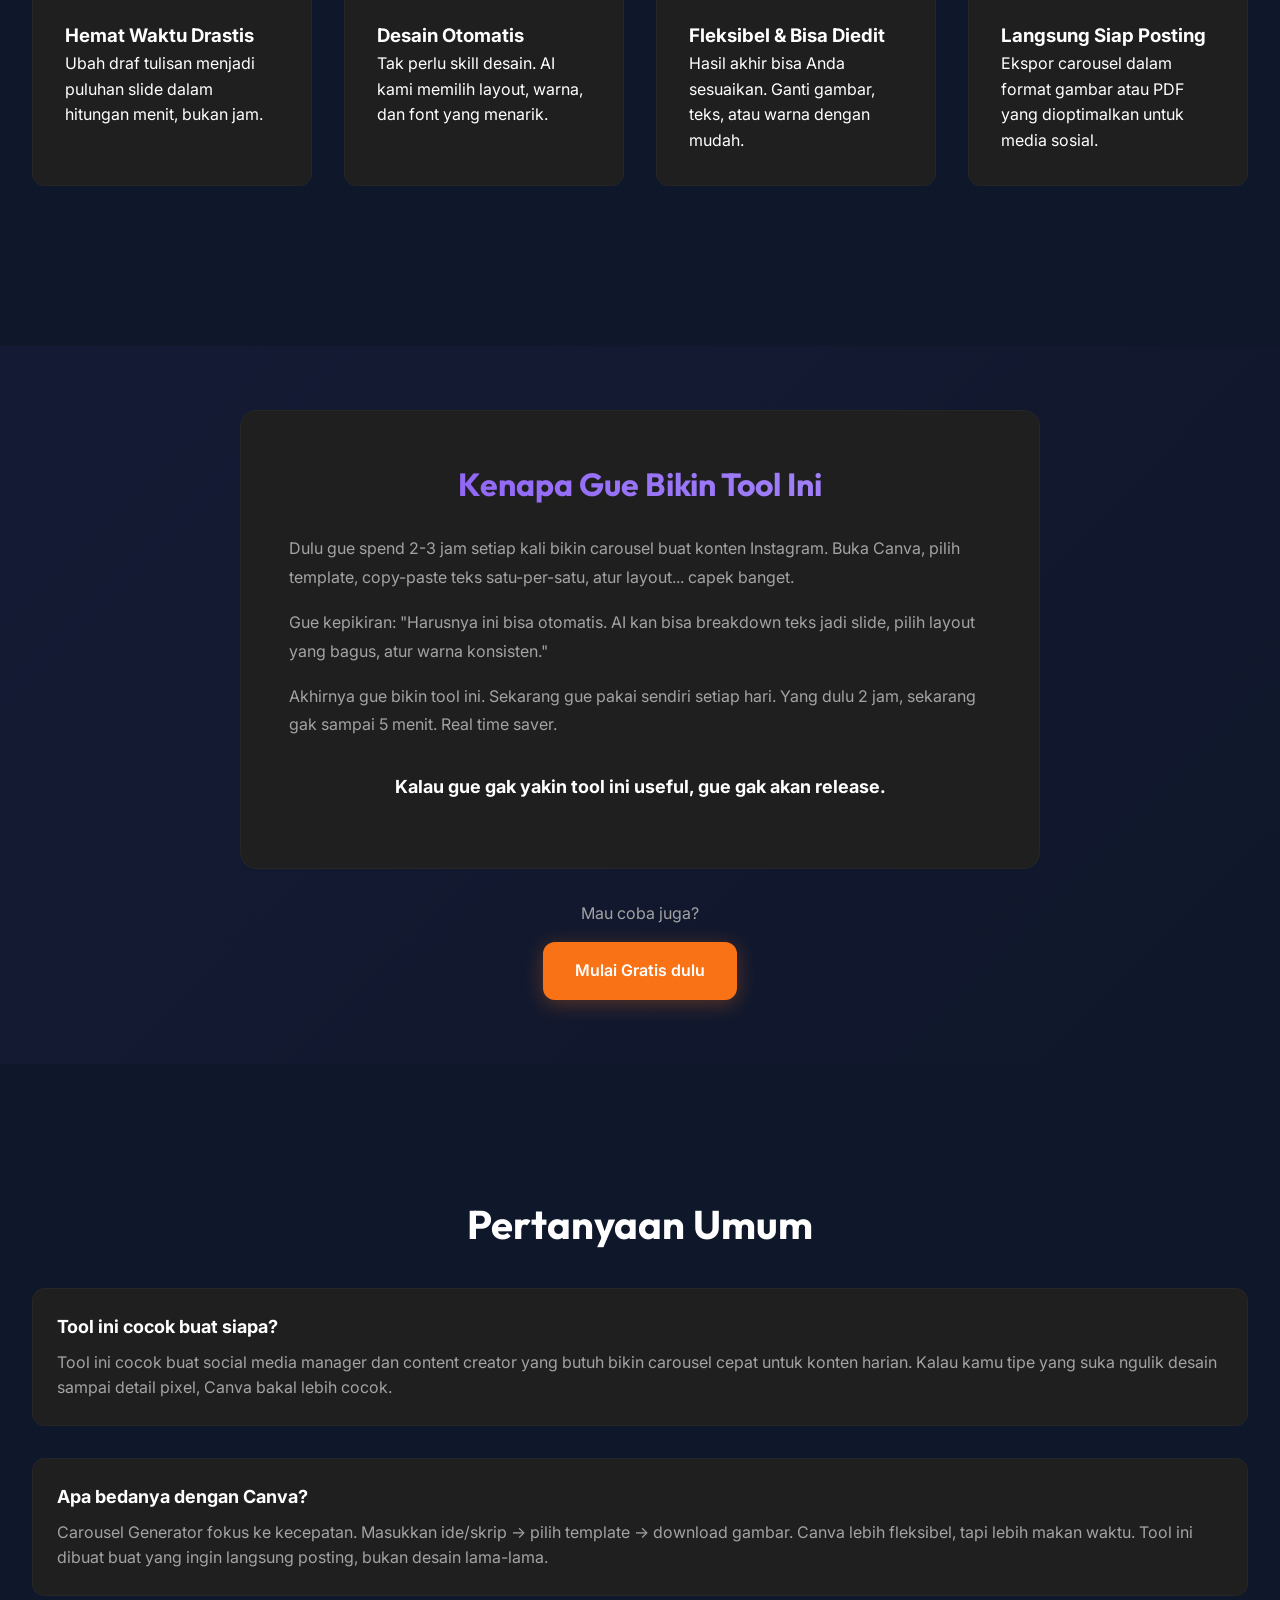
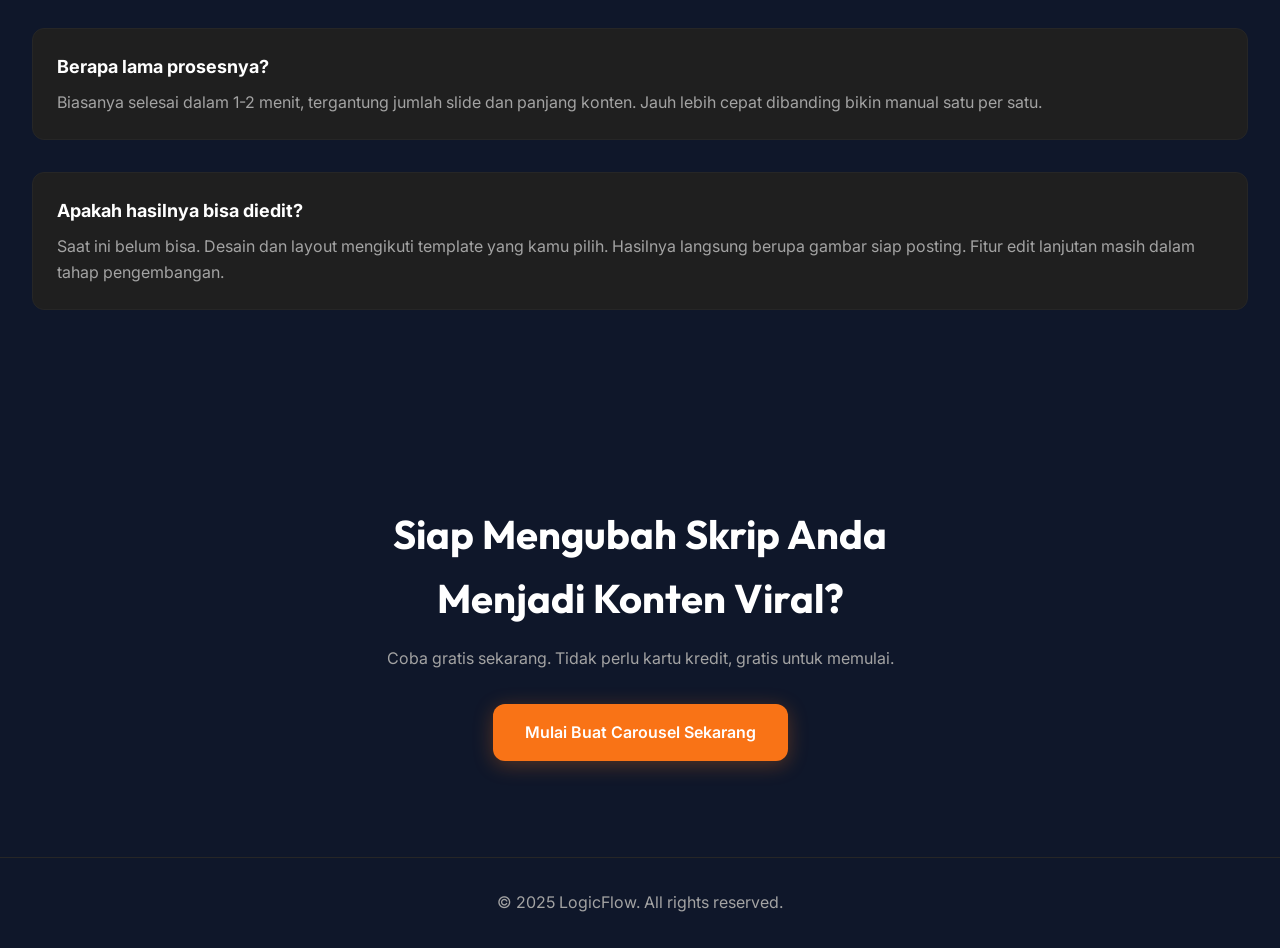
==== commit 352e2abb: "Update navigation links in index.html" ====
--- a/index.html
+++ b/index.html
@@ -16,7 +16,7 @@
     <!-- Navbar -->
     <nav class="navbar">
         <div class="nav-container">
-            <a href="landing_page.html" class="logo">LogicFlow</a>
+            <a href="index.html" class="logo">LogicFlow</a>
             
             <!-- Desktop Menu -->
             <div class="nav-menu">
@@ -80,7 +80,7 @@
                 </div> -->
                 
                 <div class="nav-item">
-                    <a href="https://docs.google.com/document/d/1efLJ3UoMxR-_ttDcq7H8K4QcjsmWbZDj1YMedhw2L84/edit?usp=sharing" style="text-decoration: none; color: inherit;">Docs</a>
+                    <a href="CarouselGeneratorLogicFlow.html" style="text-decoration: none; color: inherit;">Docs</a>
                 </div>
             </div>
 
@@ -125,7 +125,7 @@
         </div> -->
         
         <div class="mobile-nav-item">
-            <a href="https://docs.google.com/document/d/1efLJ3UoMxR-_ttDcq7H8K4QcjsmWbZDj1YMedhw2L84/edit?usp=sharing">Docs</a>
+            <a href="CarouselGeneratorLogicFlow.html">Docs</a>
         </div>
     </div>
 
--- a/style.css
+++ b/style.css
@@ -941,7 +941,8 @@
 .demovid {
     position: relative;
     width: 100%;
-    /* max-width: 700px; */ /* Maksimal lebar */
+    max-height: 400px;
+    max-width: 800px; /* Maksimal lebar */
     margin: 0 auto; /* Tengah */
     aspect-ratio: 16/9; /* Sesuaikan dengan aspect ratio video Anda */
     text-align: center;
@@ -953,7 +954,7 @@
     left: 0;
     width: 100%;
     height: auto;
-    max-width: 700px;
+    max-width: 800px;
     object-fit: contain; /* atau 'cover' jika ingin mengisi container */
     border-radius: 8px; /* opsional */
     box-shadow: 0 4px 12px rgba(0,0,0,0.1); /* opsional */
@@ -1213,4 +1214,4 @@
     .pricing-grid {
         grid-template-columns: 1fr;
     }
-}+}
